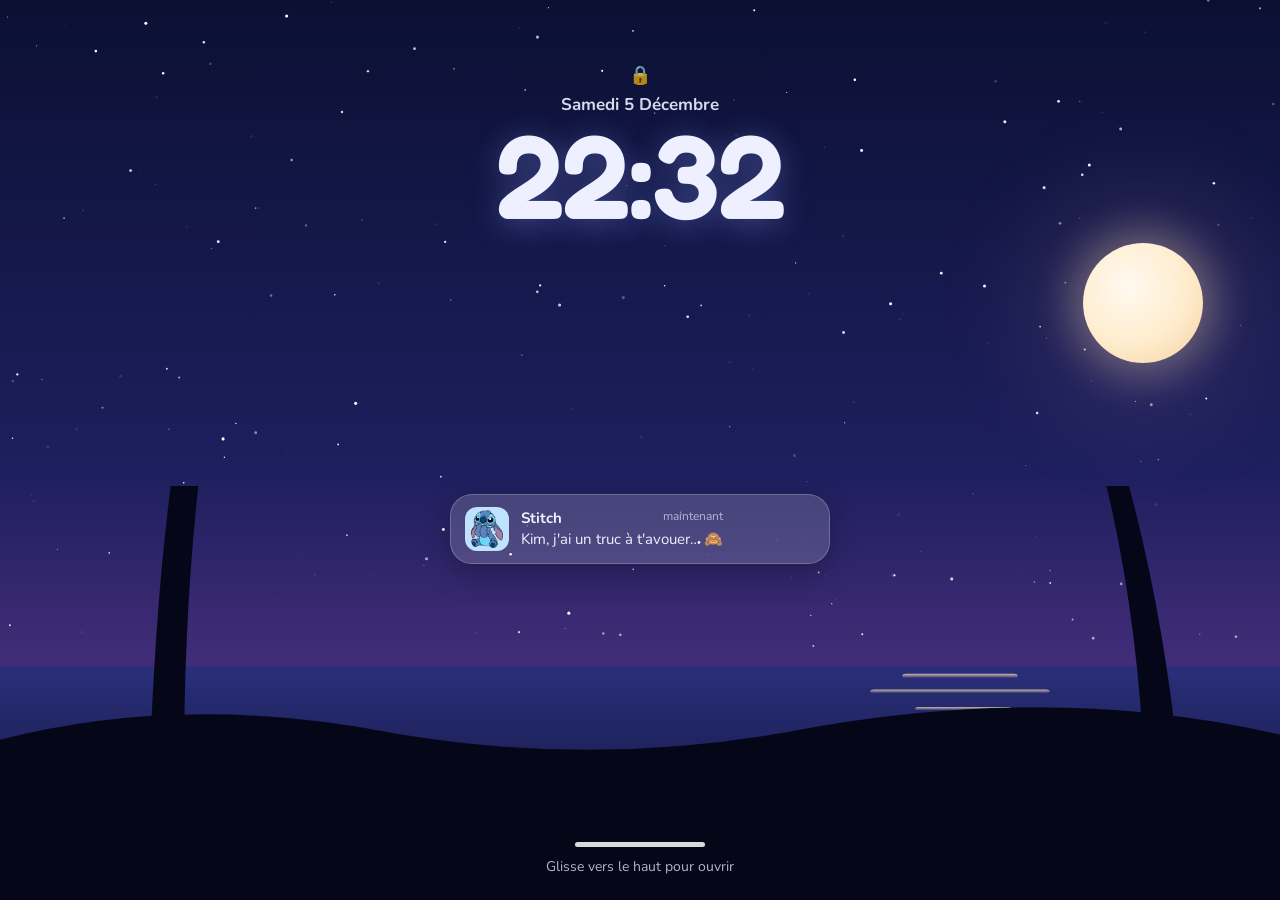
==== 626/index.html @ 5933e3ff "Un message de Stitch : écran verrouillé, discussion, 3 morceaux de magie et un billet à gratter Co-A" ====
<!doctype html>
<html lang="fr">
<head>
<meta charset="utf-8">
<meta name="viewport" content="width=device-width, initial-scale=1, viewport-fit=cover, user-scalable=no">
<title>Un message de Stitch</title>
<meta name="description" content="Stitch a un truc à t'avouer…">
<meta name="robots" content="noindex, nofollow">
<meta name="theme-color" content="#0b1033">
<meta property="og:title" content="Un message de Stitch 👽">
<meta property="og:description" content="Kim, j'ai un truc à t'avouer…">
<meta property="og:image" content="img/apercu.jpg">
<link rel="manifest" href="manifest.webmanifest">
<link rel="icon" href="img/icone-192.png">
<link rel="apple-touch-icon" href="img/icone-180.png">
<meta name="apple-mobile-web-app-capable" content="yes">
<meta name="mobile-web-app-capable" content="yes">
<meta name="apple-mobile-web-app-status-bar-style" content="black-translucent">
<meta name="apple-mobile-web-app-title" content="Stitch">
<link rel="preconnect" href="https://fonts.googleapis.com">
<link rel="preconnect" href="https://fonts.gstatic.com" crossorigin>
<link href="https://fonts.googleapis.com/css2?family=Fredoka:wght@500;600;700&family=Nunito:wght@500;700;800&family=Parisienne&display=swap" rel="stylesheet">
<link rel="stylesheet" href="style.css">
</head>
<body>

<!-- Le décor, toujours là : ciel, lune, mer, palmiers -->
<div class="decor" id="decor" aria-hidden="true">
  <canvas id="ciel"></canvas>
  <div class="lune"></div>
  <svg class="mer" viewBox="0 0 400 120" preserveAspectRatio="none">
    <defs>
      <linearGradient id="gMer" x1="0" y1="0" x2="0" y2="1">
        <stop offset="0" stop-color="#2a2f7a"/><stop offset="1" stop-color="#0a0d2c"/>
      </linearGradient>
      <linearGradient id="gReflet" x1="0" y1="0" x2="0" y2="1">
        <stop offset="0" stop-color="#ffe7b8" stop-opacity=".75"/><stop offset="1" stop-color="#ffe7b8" stop-opacity="0"/>
      </linearGradient>
    </defs>
    <rect width="400" height="120" fill="url(#gMer)"/>
    <g class="reflet" fill="url(#gReflet)">
      <rect x="282" y="4" width="36" height="2.2" rx="1"/><rect x="272" y="12" width="56" height="2" rx="1"/>
      <rect x="286" y="21" width="30" height="1.8" rx="1"/><rect x="266" y="31" width="66" height="1.8" rx="1"/>
      <rect x="280" y="43" width="40" height="1.6" rx="1"/><rect x="260" y="57" width="78" height="1.6" rx="1"/>
    </g>
  </svg>
  <svg class="palmiers" viewBox="0 0 400 300" preserveAspectRatio="xMidYMax slice">
    <g fill="#050719">
      <path d="M0 300 L0 258 Q60 238 130 252 Q190 262 250 250 Q330 236 400 256 L400 300Z"/>
      <path d="M58 262 C60 210 64 160 78 112 L84 113 C72 160 68 212 68 262Z"/>
      <path d="M80 112 C60 96 30 98 8 116 C34 104 58 106 78 118Z"/>
      <path d="M80 112 C70 86 46 72 22 74 C48 82 66 96 76 116Z"/>
      <path d="M81 112 C92 84 116 74 140 80 C116 84 98 96 86 116Z"/>
      <path d="M82 113 C104 100 132 104 150 124 C128 110 104 110 84 118Z"/>
      <path d="M81 112 C84 92 80 74 66 58 C82 70 90 90 86 114Z"/>
      <path d="M346 262 C344 222 338 184 326 150 L331 148 C344 182 352 222 356 262Z"/>
      <path d="M328 150 C344 136 370 136 392 152 C370 142 348 144 332 156Z"/>
      <path d="M328 150 C322 128 304 116 282 116 C304 124 318 136 326 154Z"/>
      <path d="M329 149 C340 128 360 120 382 124 C362 128 346 138 334 154Z"/>
      <path d="M327 151 C310 140 288 142 272 158 C290 148 308 148 324 156Z"/>
    </g>
  </svg>
</div>

<!-- La barre des 3 morceaux (pendant la chasse) -->
<div class="inventaire" id="inventaire" hidden>
  <span class="case" data-n="0"></span><span class="case" data-n="1"></span><span class="case" data-n="2"></span>
</div>

<main id="app">

  <!-- 0 · Écran verrouillé -->
  <section class="scene verrou" id="s-verrou" data-scene="verrou">
    <div class="verrou-haut">
      <div class="verrou-cadenas">🔒</div>
      <div class="verrou-date" id="date"></div>
      <div class="verrou-heure" id="heure">00:00</div>
    </div>
    <button class="notif" id="notif" type="button">
      <img src="img/mignon.webp" alt="" class="notif-avatar">
      <span class="notif-texte">
        <span class="notif-ligne"><b>Stitch</b><small>maintenant</small></span>
        <span>Kim, j'ai un truc à t'avouer… 🙈</span>
      </span>
    </button>
    <div class="glisser" id="glisser">
      <span class="glisser-barre"></span>
      <span class="glisser-texte">Glisse vers le haut pour ouvrir</span>
    </div>
  </section>

  <!-- 1 · La discussion -->
  <section class="scene discussion" id="s-discussion" data-scene="discussion" hidden>
    <header class="disc-tete">
      <img src="img/mignon.webp" alt="" class="disc-avatar">
      <div>
        <b>Stitch</b>
        <small id="statut">en ligne</small>
      </div>
      <span class="disc-626">626</span>
    </header>
    <div class="fil" id="fil"></div>
    <div class="reponses" id="reponses"></div>
  </section>

  <!-- 2 · Morceau 1 : le ciel -->
  <section class="scene quete" id="s-etoiles" data-scene="etoiles" hidden>
    <div class="quete-titre"><small>Morceau 1 sur 3</small><h2>Le ciel</h2></div>
    <p class="consigne" id="c-etoiles">Passe ton doigt sur toutes les étoiles ✨</p>
    <canvas class="jeu" id="j-etoiles"></canvas>
    <div class="quete-fin" id="f-etoiles" hidden>
      <img src="img/dessine.webp" alt="" class="perso">
      <p>Trois ronds dans le ciel…<br>Ça te dit quelque chose&nbsp;? 😏</p>
      <button class="bouton" type="button" data-ramasser="0">Ramasser le morceau ✨</button>
    </div>
  </section>

  <!-- 3 · Morceau 2 : le vœu -->
  <section class="scene quete" id="s-voeu" data-scene="voeu" hidden>
    <div class="quete-titre"><small>Morceau 2 sur 3</small><h2>Le vœu</h2></div>
    <p class="consigne" id="c-voeu">Garde ton doigt sur l'étoile et fais un vœu…</p>
    <canvas class="jeu" id="j-feux"></canvas>
    <button class="etoile-voeu" id="etoile-voeu" type="button" aria-label="L'étoile à vœu">
      <svg viewBox="0 0 120 120">
        <circle class="anneau-fond" cx="60" cy="60" r="54"/>
        <circle class="anneau" id="anneau" cx="60" cy="60" r="54"/>
        <path class="etoile-forme" d="M60 14 L72 46 L106 47 L79 68 L89 101 L60 81 L31 101 L41 68 L14 47 L48 46Z"/>
      </svg>
    </button>
    <div class="quete-fin" id="f-voeu" hidden>
      <img src="img/jongle.webp" alt="" class="perso">
      <p>Là où on va, le ciel s'allume<br>comme ça tous les soirs 🎆</p>
      <button class="bouton" type="button" data-ramasser="1">Ramasser le morceau ✨</button>
    </div>
  </section>

  <!-- 4 · Morceau 3 : la brume -->
  <section class="scene quete" id="s-brume" data-scene="brume" hidden>
    <div class="quete-titre"><small>Morceau 3 sur 3</small><h2>La brume</h2></div>
    <p class="consigne" id="c-brume">Efface la brume avec ton doigt</p>
    <div class="paysage" id="paysage">
      <div class="halo-chateau"></div>
      <svg class="chateau" viewBox="0 0 300 260" aria-hidden="true"><use href="#chateau"/></svg>
      <canvas class="brume" id="j-brume"></canvas>
    </div>
    <div class="quete-fin" id="f-brume" hidden>
      <p>Un château…<br>mais lequel&nbsp;? 🏰</p>
      <button class="bouton" type="button" data-ramasser="2">Ramasser le dernier morceau ✨</button>
    </div>
  </section>

  <!-- 5 · Le nouveau billet -->
  <section class="scene billet-scene" id="s-billet" data-scene="billet" hidden>
    <div class="quete-titre"><small>Les 3 morceaux sont réunis</small><h2 id="t-billet">Ton nouveau billet</h2></div>
    <p class="consigne" id="c-billet">Gratte le billet avec ton doigt ✨</p>
    <div class="billet" id="billet">
      <div class="billet-corps">
        <svg class="billet-chateau" viewBox="0 0 300 260" aria-hidden="true"><use href="#chateau"/></svg>
        <div class="billet-textes">
          <small>Billet magique</small>
          <strong>Disneyland Paris</strong>
          <span>Kim &amp; Enzo</span>
          <em>Admission · 2 personnes</em>
        </div>
      </div>
      <div class="billet-talon">
        <img src="img/mignon.webp" alt="">
        <b>626</b>
        <i>Ohana</i>
      </div>
      <div class="holo" aria-hidden="true"></div>
      <canvas class="grattage" id="grattage"></canvas>
      <div class="morceaux" id="morceaux" aria-hidden="true">
        <span class="morceau m0"></span><span class="morceau m1"></span><span class="morceau m2"></span>
      </div>
    </div>
  </section>

  <!-- 6 · La fête -->
  <section class="scene fete" id="s-fete" data-scene="fete" hidden>
    <canvas class="feux-fond" id="j-fete"></canvas>
    <h1 class="annonce" id="annonce"><span class="l1">On part à</span><span class="l2">Disneyland&nbsp;!</span></h1>
    <div class="place-billet" id="place-billet"></div>
    <div class="mot" id="mot">
      <p>Kim, le futur attendra.</p>
      <p>On part là où les rêves deviennent réalité&nbsp;: toi, moi, un château et plein de magie.</p>
      <p>J'ai tellement hâte de vivre ça avec toi.</p>
      <p class="signe">Je t'aime 💙 <span>Enzo</span></p>
    </div>
    <div class="bande" aria-hidden="true">
      <img src="../img/hula.webp" alt=""><img src="../img/ukulele.webp" alt=""><img src="img/pirouette.webp" alt=""><img src="../img/coeur.webp" alt="">
    </div>
    <div class="fete-boutons">
      <button class="bouton" id="briller" type="button">✨ Fais briller le billet</button>
      <p class="astuce">Fais une capture et envoie-la à Enzo 📸</p>
      <button class="lien" id="revoir" type="button">Revoir depuis le début</button>
    </div>
  </section>

</main>

<!-- Stitch qui surgit (croque, s'écrase contre l'écran) -->
<div class="surgit" id="surgit" hidden><img id="surgit-img" src="img/croque.webp" alt=""><span class="onomato" id="onomato">CRONCH</span></div>

<!-- Le château, dessiné une seule fois -->
<svg width="0" height="0" style="position:absolute" aria-hidden="true">
  <defs>
    <linearGradient id="gMur" x1="0" y1="0" x2="0" y2="1"><stop offset="0" stop-color="#fbe6f4"/><stop offset="1" stop-color="#c9b6e8"/></linearGradient>
    <linearGradient id="gToit" x1="0" y1="0" x2="0" y2="1"><stop offset="0" stop-color="#7fa8ff"/><stop offset="1" stop-color="#3d4fb8"/></linearGradient>
    <linearGradient id="gOr" x1="0" y1="0" x2="1" y2="1"><stop offset="0" stop-color="#fff3b0"/><stop offset="1" stop-color="#e0a93a"/></linearGradient>
    <symbol id="chateau" viewBox="0 0 300 260">
      <!-- rochers et remparts -->
      <path d="M18 260 Q40 228 70 232 L230 232 Q262 228 282 260Z" fill="#8f7cc4"/>
      <rect x="34" y="176" width="232" height="60" fill="url(#gMur)"/>
      <path d="M34 176 h232 v-8 h-12 v6 h-12 v-6 h-12 v6 h-12 v-6 h-12 v6 h-12 v-6 h-12 v6 h-12 v-6 h-12 v6 h-12 v-6 h-12 v6 h-12 v-6 h-12 v6 h-12 v-6 h-12 v6 h-12 v-6 h-12 v6 h-12 v-6 h-10z" fill="url(#gMur)"/>
      <!-- tours extérieures -->
      <rect x="22" y="132" width="30" height="104" fill="url(#gMur)"/><path d="M17 134 L37 70 L57 134Z" fill="url(#gToit)"/>
      <rect x="248" y="132" width="30" height="104" fill="url(#gMur)"/><path d="M243 134 L263 70 L283 134Z" fill="url(#gToit)"/>
      <!-- tours intermédiaires -->
      <rect x="72" y="112" width="26" height="70" fill="url(#gMur)"/><path d="M67 114 L85 58 L103 114Z" fill="url(#gToit)"/>
      <rect x="202" y="112" width="26" height="70" fill="url(#gMur)"/><path d="M197 114 L215 58 L233 114Z" fill="url(#gToit)"/>
      <!-- corps central -->
      <rect x="104" y="98" width="92" height="138" fill="url(#gMur)"/>
      <path d="M100 100 L150 52 L200 100Z" fill="url(#gToit)"/>
      <rect x="128" y="58" width="44" height="58" fill="url(#gMur)"/>
      <path d="M122 60 L150 6 L178 60Z" fill="url(#gToit)"/>
      <rect x="112" y="76" width="16" height="30" fill="url(#gMur)"/><path d="M108 78 L120 44 L132 78Z" fill="url(#gToit)"/>
      <rect x="172" y="76" width="16" height="30" fill="url(#gMur)"/><path d="M168 78 L180 44 L192 78Z" fill="url(#gToit)"/>
      <!-- pointes dorées et fanions -->
      <g fill="url(#gOr)"><circle cx="150" cy="6" r="3"/><circle cx="37" cy="70" r="2.4"/><circle cx="263" cy="70" r="2.4"/><circle cx="85" cy="58" r="2.2"/><circle cx="215" cy="58" r="2.2"/><circle cx="120" cy="44" r="2"/><circle cx="180" cy="44" r="2"/></g>
      <g fill="#ff8fc2"><path d="M150 6 v-14 l12 4 l-12 4z"/><path d="M37 70 v-12 l10 3 l-10 3z"/><path d="M263 70 v-12 l10 3 l-10 3z"/></g>
      <!-- porte et fenêtres (s'allument) -->
      <path d="M134 236 v-30 a16 16 0 0 1 32 0 v30z" fill="#5a3f8f"/>
      <g class="fenetres" fill="#ffd36e">
        <rect x="143" y="72" width="7" height="12" rx="3.5"/><rect x="152" y="72" width="7" height="12" rx="3.5"/>
        <rect x="118" y="124" width="8" height="14" rx="4"/><rect x="174" y="124" width="8" height="14" rx="4"/>
        <rect x="146" y="126" width="8" height="16" rx="4"/>
        <rect x="31" y="150" width="8" height="13" rx="4"/><rect x="261" y="150" width="8" height="13" rx="4"/>
        <rect x="81" y="130" width="7" height="12" rx="3.5"/><rect x="212" y="130" width="7" height="12" rx="3.5"/>
        <rect x="60" y="196" width="7" height="11" rx="3.5"/><rect x="233" y="196" width="7" height="11" rx="3.5"/>
      </g>
    </symbol>
  </defs>
</svg>

<script src="script.js"></script>
</body>
</html>
---- 626/style.css ----
/* Un message de Stitch — pensé pour le téléphone (360 à 430 px de large) */
:root {
  --nuit-1: #0b1033;
  --nuit-2: #1d1f5e;
  --nuit-3: #4a2f7d;
  --rose: #ff8fc2;
  --bleu: #4f86f7;
  --bleu-clair: #8fd4ff;
  --or: #ffd36e;
  --or-fonce: #e0a93a;
  --blanc: #fff8ef;
  --texte: #eef0ff;
  --haut: env(safe-area-inset-top, 0px);
  --bas: env(safe-area-inset-bottom, 0px);
  --px: 0; --py: 0;            /* parallaxe (doigt ou inclinaison) */
}
* { box-sizing: border-box; margin: 0; padding: 0; -webkit-tap-highlight-color: transparent; }
[hidden] { display: none !important; }
html, body { height: 100%; overflow: hidden; overscroll-behavior: none; }
body {
  font-family: 'Nunito', system-ui, sans-serif;
  color: var(--texte);
  background: linear-gradient(180deg, var(--nuit-1) 0%, var(--nuit-2) 52%, var(--nuit-3) 78%, #c46aa8 100%);
  -webkit-user-select: none; user-select: none;
  touch-action: none;
}
img { -webkit-user-drag: none; pointer-events: none; }
button { font: inherit; color: inherit; border: 0; background: none; cursor: pointer; }

/* ---------- décor ---------- */
.decor { position: fixed; inset: 0; overflow: hidden; z-index: 0; }
#ciel { position: absolute; inset: 0; width: 100%; height: 100%; }
.lune {
  position: absolute; width: 21vmin; height: 21vmin; max-width: 120px; max-height: 120px;
  right: 6%; top: calc(27% + var(--haut));
  border-radius: 50%;
  background: radial-gradient(circle at 38% 36%, #fffaf0 0%, #ffeccd 55%, #f3cfa0 100%);
  box-shadow: 0 0 40px 12px rgba(255, 228, 180, .32), 0 0 120px 40px rgba(255, 190, 220, .14);
  transform: translate(calc(var(--px) * -6px), calc(var(--py) * -6px));
}
.mer { position: absolute; left: 0; right: 0; bottom: 0; height: 26%; width: 100%; }
.mer .reflet rect { animation: reflet 3.2s ease-in-out infinite alternate; transform-origin: center; }
.mer .reflet rect:nth-child(2n) { animation-delay: -1.4s; }
@keyframes reflet { from { opacity: .35; } to { opacity: 1; } }
.palmiers {
  position: absolute; left: -4%; right: -4%; bottom: 0; width: 108%; height: 46%;
  transform: translate(calc(var(--px) * 10px), calc(var(--py) * 4px));
}
body.chasse .decor .lune, body.chasse .decor .palmiers { opacity: .55; transition: opacity 1.2s; }
body.chasse .decor .mer { opacity: .5; transition: opacity 1.2s; }

/* ---------- commun ---------- */
#app { position: fixed; inset: 0; z-index: 2; }
.scene {
  position: absolute; inset: 0;
  padding: calc(18px + var(--haut)) 18px calc(18px + var(--bas));
  display: flex; flex-direction: column; align-items: center;
}
.scene.entre { animation: entree .7s cubic-bezier(.2, .8, .2, 1) both; }
.scene.sort { animation: sortie .45s ease-in both; pointer-events: none; }
@keyframes entree { from { opacity: 0; transform: translateY(26px) scale(.97); } to { opacity: 1; transform: none; } }
@keyframes sortie { to { opacity: 0; transform: translateY(-20px) scale(.98); } }

.bouton {
  margin-top: 14px; padding: 14px 26px; border-radius: 999px;
  font-family: 'Fredoka', sans-serif; font-weight: 600; font-size: 17px; letter-spacing: .01em;
  color: #1a1348;
  background: linear-gradient(135deg, #fff3b0, var(--or) 45%, #ffb36e);
  box-shadow: 0 6px 0 #c9862f, 0 10px 24px rgba(255, 190, 90, .35);
  transition: transform .12s, box-shadow .12s;
}
.bouton:active { transform: translateY(4px); box-shadow: 0 2px 0 #c9862f, 0 4px 12px rgba(255, 190, 90, .3); }
.lien { margin-top: 10px; font-size: 14px; opacity: .7; text-decoration: underline; padding: 8px; }

/* ---------- 0 · écran verrouillé ---------- */
.verrou { justify-content: space-between; text-align: center; }
.verrou-haut { margin-top: 5vh; }
.verrou-cadenas { font-size: 18px; opacity: .8; }
.verrou-date { margin-top: 6px; font-size: 17px; font-weight: 700; text-transform: capitalize; opacity: .9; }
.verrou-heure {
  font-family: 'Fredoka', sans-serif; font-weight: 600; font-size: min(26vw, 118px); line-height: 1;
  letter-spacing: -.02em; text-shadow: 0 4px 30px rgba(140, 160, 255, .35);
}
.notif {
  width: min(100%, 380px); display: flex; gap: 12px; align-items: center; text-align: left;
  padding: 12px 14px; border-radius: 22px;
  background: rgba(255, 255, 255, .16); border: 1px solid rgba(255, 255, 255, .22);
  box-shadow: 0 10px 30px rgba(0, 0, 0, .25);
  animation: notifArrive .8s 1.1s cubic-bezier(.2, 1.4, .4, 1) both;
}
@keyframes notifArrive { from { opacity: 0; transform: translateY(-30px) scale(.9); } to { opacity: 1; transform: none; } }
.notif-avatar { width: 44px; height: 44px; border-radius: 12px; object-fit: contain; background: #bfe3ff; padding: 3px; flex: none; }
.notif-texte { display: flex; flex-direction: column; gap: 2px; font-size: 15px; line-height: 1.3; }
.notif-ligne { display: flex; justify-content: space-between; gap: 10px; }
.notif-ligne small { opacity: .65; font-size: 12px; }
.glisser { display: flex; flex-direction: column; align-items: center; gap: 10px; padding: 18px 40px 6px; touch-action: none; }
.glisser-barre { width: 130px; height: 5px; border-radius: 3px; background: rgba(255, 255, 255, .85); animation: invite 1.8s ease-in-out infinite; }
.glisser-texte { font-size: 14px; opacity: .75; animation: invite 1.8s ease-in-out infinite; }
@keyframes invite { 0%, 100% { transform: translateY(0); } 50% { transform: translateY(-8px); } }

/* ---------- 1 · discussion ---------- */
.discussion { padding: 0; align-items: stretch; }
.disc-tete {
  display: flex; align-items: center; gap: 12px;
  padding: calc(12px + var(--haut)) 16px 12px 16px;
  background: rgba(10, 12, 44, .72); border-bottom: 1px solid rgba(255, 255, 255, .08);
}
.disc-avatar { width: 42px; height: 42px; border-radius: 50%; object-fit: contain; background: #bfe3ff; padding: 3px; }
.disc-tete b { font-family: 'Fredoka', sans-serif; font-size: 18px; display: block; }
.disc-tete small { font-size: 12.5px; color: #8ff0b0; }
.disc-626 {
  margin-left: auto; font-family: 'Fredoka', sans-serif; font-size: 12px; padding: 3px 8px; border-radius: 8px;
  background: rgba(255, 80, 80, .2); color: #ff9c9c; letter-spacing: .08em;
}
.fil {
  flex: 1; overflow-y: auto; padding: 16px 14px 10px;
  display: flex; flex-direction: column; gap: 8px;
  touch-action: pan-y; -webkit-overflow-scrolling: touch;
}
.bulle {
  max-width: 82%; padding: 10px 14px; border-radius: 20px 20px 20px 6px;
  background: rgba(255, 255, 255, .14); border: 1px solid rgba(255, 255, 255, .1);
  font-size: 16.5px; line-height: 1.38; align-self: flex-start;
  animation: bulle .35s cubic-bezier(.2, 1.4, .4, 1) both;
  transform-origin: 0 100%;
}
.bulle.moi {
  align-self: flex-end; border-radius: 20px 20px 6px 20px;
  background: linear-gradient(135deg, #5f8cff, #8a6bff); border: 0; transform-origin: 100% 100%;
}
.bulle.image { padding: 6px; background: rgba(255, 255, 255, .1); }
.bulle.image canvas { display: block; width: min(64vw, 280px); height: auto; border-radius: 14px; }
@keyframes bulle { from { opacity: 0; transform: scale(.6); } to { opacity: 1; transform: none; } }
.ecrit { display: inline-flex; gap: 5px; padding: 14px 16px; }
.ecrit i { width: 8px; height: 8px; border-radius: 50%; background: rgba(255, 255, 255, .7); animation: point 1s infinite; }
.ecrit i:nth-child(2) { animation-delay: .15s; } .ecrit i:nth-child(3) { animation-delay: .3s; }
@keyframes point { 0%, 60%, 100% { transform: translateY(0); opacity: .4; } 30% { transform: translateY(-6px); opacity: 1; } }
.reponses {
  display: flex; flex-wrap: wrap; justify-content: center; gap: 10px;
  padding: 10px 14px calc(16px + var(--bas)); min-height: 20px;
}
.reponse {
  padding: 12px 18px; border-radius: 999px; font-weight: 800; font-size: 15.5px;
  background: linear-gradient(135deg, #5f8cff, #8a6bff); box-shadow: 0 6px 18px rgba(95, 140, 255, .35);
  animation: bulle .35s cubic-bezier(.2, 1.4, .4, 1) both;
}
.reponse:active { transform: scale(.96); }
.miette { position: fixed; z-index: 40; width: 7px; height: 7px; border-radius: 2px; pointer-events: none; }

/* ---------- Stitch qui surgit ---------- */
.surgit {
  position: fixed; inset: 0; z-index: 50; display: flex; align-items: flex-end; justify-content: center;
  pointer-events: none;
}
.surgit img { width: min(92vw, 420px); }
.surgit.croque img { animation: croque 1.5s cubic-bezier(.3, 1.3, .4, 1) both; transform-origin: 50% 100%; }
@keyframes croque {
  0% { transform: translateY(100%) rotate(-8deg); }
  28% { transform: translateY(8%) rotate(3deg); }
  40% { transform: translateY(12%) scale(1.04, .96); }
  52% { transform: translateY(8%) scale(.98, 1.03); }
  80% { transform: translateY(10%); opacity: 1; }
  100% { transform: translateY(110%) rotate(6deg); opacity: 1; }
}
.surgit.vitre { align-items: center; }
.surgit.vitre img { width: min(118vw, 560px); animation: vitre 2.1s cubic-bezier(.2, 1, .3, 1) both; }
@keyframes vitre {
  0% { transform: scale(.15) translateY(40%); opacity: 0; }
  18% { transform: scale(1.12, .94); opacity: 1; }
  26% { transform: scale(1.02, 1.04); }
  34% { transform: scale(1.06, .98); }
  80% { transform: scale(1.05, .99); opacity: 1; }
  100% { transform: scale(1.05) translateY(120%); opacity: 1; }
}
.onomato {
  position: absolute; top: 26%; left: 50%; transform: translateX(-50%) rotate(-8deg);
  font-family: 'Fredoka', sans-serif; font-weight: 700; font-size: min(17vw, 80px); color: var(--or);
  -webkit-text-stroke: 3px #3b1d6e; paint-order: stroke fill;
  text-shadow: 0 6px 0 #3b1d6e; opacity: 0;
}
.surgit.croque .onomato { animation: onomato 1.2s .38s cubic-bezier(.2, 1.6, .4, 1) both; }
.surgit.vitre .onomato { top: 12%; animation: onomato 1.4s .3s cubic-bezier(.2, 1.6, .4, 1) both; }
@keyframes onomato {
  0% { opacity: 0; transform: translateX(-50%) rotate(-8deg) scale(.3); }
  25% { opacity: 1; transform: translateX(-50%) rotate(-8deg) scale(1.15); }
  40% { transform: translateX(-50%) rotate(-5deg) scale(1); }
  80% { opacity: 1; }
  100% { opacity: 0; transform: translateX(-50%) rotate(-5deg) scale(1.05); }
}
.secousse { animation: secousse .45s; }
@keyframes secousse {
  0%, 100% { transform: none; } 15% { transform: translate(-7px, 3px); } 30% { transform: translate(6px, -4px); }
  45% { transform: translate(-5px, -2px); } 60% { transform: translate(4px, 3px); } 80% { transform: translate(-2px, 1px); }
}
.reflet-vitre {
  position: fixed; inset: 0; z-index: 51; pointer-events: none;
  background: linear-gradient(115deg, transparent 30%, rgba(255, 255, 255, .22) 42%, transparent 50%, transparent 62%, rgba(255, 255, 255, .12) 68%, transparent 72%);
  animation: refletVitre 1.8s ease-out both;
}
@keyframes refletVitre { from { opacity: 0; transform: translateX(-30%); } 30% { opacity: 1; } to { opacity: 0; transform: translateX(30%); } }

/* ---------- inventaire ---------- */
.inventaire {
  position: fixed; z-index: 20; top: calc(12px + var(--haut)); left: 14px;
  display: flex; gap: 6px; padding: 6px 8px; border-radius: 14px; background: rgba(8, 10, 40, .55);
}
.case {
  width: 30px; height: 40px; border-radius: 6px; border: 1.5px dashed rgba(255, 255, 255, .3);
  position: relative; overflow: hidden;
}
.case.pleine { border: 0; background: linear-gradient(160deg, #fff3b0, var(--or) 50%, var(--or-fonce)); box-shadow: 0 0 12px rgba(255, 211, 110, .5); animation: pleine .6s cubic-bezier(.2, 1.6, .4, 1); }
.case.pleine::after { content: '✦'; position: absolute; inset: 0; display: grid; place-items: center; color: #8a5a12; font-size: 15px; }
@keyframes pleine { from { transform: scale(.2) rotate(-20deg); } to { transform: none; } }
.vol {
  position: fixed; z-index: 60; width: 54px; height: 72px; border-radius: 8px; pointer-events: none;
  background: linear-gradient(160deg, #fff3b0, var(--or) 50%, var(--or-fonce)); box-shadow: 0 0 30px rgba(255, 211, 110, .8);
}

/* ---------- quêtes ---------- */
.quete-titre { text-align: center; margin-top: 46px; }
.quete-titre small { font-size: 12.5px; letter-spacing: .14em; text-transform: uppercase; color: var(--or); font-weight: 800; }
.quete-titre h2 { font-family: 'Fredoka', sans-serif; font-weight: 600; font-size: 30px; margin-top: 2px; }
.consigne { margin-top: 6px; font-size: 16px; opacity: .88; text-align: center; min-height: 22px; transition: opacity .4s; }
.jeu { position: absolute; inset: 0; width: 100%; height: 100%; z-index: 0; touch-action: none; }
.quete-titre, .consigne { position: relative; z-index: 1; pointer-events: none; }
.quete-fin {
  position: absolute; left: 0; right: 0; bottom: calc(20px + var(--bas));
  display: flex; flex-direction: column; align-items: center; text-align: center;
  animation: entree .7s cubic-bezier(.2, .8, .2, 1) both;
}
.quete-fin p {
  font-family: 'Fredoka', sans-serif; font-weight: 500; font-size: 20px; line-height: 1.3;
  padding: 10px 18px; border-radius: 18px; background: rgba(8, 10, 40, .55);
}
.perso { width: min(38vw, 170px); margin-bottom: -6px; filter: drop-shadow(0 8px 16px rgba(0, 0, 0, .35)); animation: saute 1.6s ease-in-out infinite; }
@keyframes saute { 0%, 100% { transform: translateY(0); } 50% { transform: translateY(-8px); } }

.etoile-voeu {
  position: absolute; left: 50%; top: 48%; width: 150px; height: 150px; margin: -75px 0 0 -75px;
  touch-action: none;
}
.etoile-voeu svg { width: 100%; height: 100%; overflow: visible; }
.anneau-fond { fill: none; stroke: rgba(255, 255, 255, .12); stroke-width: 4; }
.anneau { fill: none; stroke: var(--or); stroke-width: 5; stroke-linecap: round; stroke-dasharray: 339.3; stroke-dashoffset: 339.3; transform: rotate(-90deg); transform-origin: 60px 60px; }
.etoile-forme { fill: url(#gOr); filter: drop-shadow(0 0 10px rgba(255, 211, 110, .8)); transform-origin: 60px 60px; animation: brille 2.2s ease-in-out infinite; }
@keyframes brille { 0%, 100% { transform: scale(1); } 50% { transform: scale(1.07); } }
.etoile-voeu.tenue .etoile-forme { animation: tremble .12s infinite; }
@keyframes tremble { 0% { transform: scale(1.1) rotate(-2deg); } 50% { transform: scale(1.14) rotate(2deg); } 100% { transform: scale(1.1) rotate(-2deg); } }
.etoile-voeu.partie { animation: partie 1.1s cubic-bezier(.5, 0, .7, .3) forwards; pointer-events: none; }
@keyframes partie { 20% { transform: scale(1.2); } 100% { transform: translate(40vw, -70vh) scale(.1) rotate(200deg); opacity: 0; } }

.paysage {
  position: absolute; left: 0; right: 0; top: 24%; bottom: 0;
  display: flex; align-items: flex-end; justify-content: center;
}
.halo-chateau {
  position: absolute; left: 50%; bottom: 30vh; width: 120vw; height: 70vw; transform: translateX(-50%);
  background: radial-gradient(ellipse at 50% 60%, rgba(255, 200, 240, .45), rgba(150, 140, 255, .18) 40%, transparent 70%);
}
.chateau { position: relative; width: min(88vw, 400px); margin-bottom: 25vh; }
.chateau .fenetres rect { opacity: .25; transition: opacity .6s; }
.paysage.allume .chateau .fenetres rect { opacity: 1; animation: fenetre 2.6s ease-in-out infinite alternate; }
.paysage.allume .chateau .fenetres rect:nth-child(3n) { animation-delay: -.9s; }
@keyframes fenetre { from { opacity: .75; } to { opacity: 1; } }
.brume { position: absolute; inset: 0; width: 100%; height: 100%; touch-action: none; transition: opacity 1.4s; }
.brume.partie { opacity: 0; pointer-events: none; }

/* ---------- 5 · billet ---------- */
.billet-scene { justify-content: center; gap: 4px; }
.billet-scene .quete-titre { margin-top: 0; }
.billet {
  --hx: 50%; --hy: 50%;
  position: relative; margin-top: 18px;
  width: min(94vw, 440px); aspect-ratio: 1.72;
  display: flex; border-radius: 18px; overflow: hidden;
  background:
    radial-gradient(circle at 20% 0%, rgba(255, 190, 240, .35), transparent 45%),
    radial-gradient(circle at 90% 100%, rgba(120, 180, 255, .35), transparent 50%),
    linear-gradient(135deg, #1d1c66, #3c2a8a 55%, #6b2f88);
  box-shadow: 0 20px 50px rgba(0, 0, 0, .45), inset 0 0 0 1.5px rgba(255, 220, 150, .55);
  transform: perspective(900px) rotateX(calc(var(--ty, 0) * 1deg)) rotateY(calc(var(--tx, 0) * 1deg));
  transition: transform .15s;
}
.billet-corps { position: relative; flex: 1; display: flex; align-items: center; padding: 4% 2% 4% 5%; gap: 3%; }
.billet-chateau { width: 34%; flex: none; filter: drop-shadow(0 4px 10px rgba(0, 0, 0, .4)); }
.billet-textes { display: flex; flex-direction: column; gap: .3em; font-size: clamp(11px, 3.2vw, 15px); }
.billet-textes small { font-size: .78em; letter-spacing: .2em; text-transform: uppercase; color: var(--or); font-weight: 800; }
.billet-textes strong {
  font-family: 'Parisienne', cursive; font-weight: 400; font-size: 2.45em; line-height: 1.02;
  background: linear-gradient(180deg, #fff6d0, var(--or) 55%, #f0a640); -webkit-background-clip: text; background-clip: text; color: transparent;
  filter: drop-shadow(0 2px 6px rgba(0, 0, 0, .35));
}
.billet-textes span { font-family: 'Fredoka', sans-serif; font-weight: 600; font-size: 1.25em; }
.billet-textes em { font-style: normal; font-size: .85em; opacity: .8; }
.billet-talon {
  width: 24%; flex: none; position: relative;
  display: flex; flex-direction: column; align-items: center; justify-content: center; gap: 4%;
  border-left: 2px dashed rgba(255, 220, 150, .5); background: rgba(255, 255, 255, .06);
}
.billet-talon::before, .billet-talon::after {
  content: ''; position: absolute; left: -10px; width: 18px; height: 18px; border-radius: 50%; background: #1a1650;
}
.billet-talon::before { top: -9px; } .billet-talon::after { bottom: -9px; }
.billet-talon img { width: 64%; }
.billet-talon b { font-family: 'Fredoka', sans-serif; font-size: clamp(14px, 4.6vw, 22px); color: var(--or); letter-spacing: .1em; }
.billet-talon i { font-style: normal; font-size: clamp(9px, 2.6vw, 12px); letter-spacing: .25em; text-transform: uppercase; opacity: .75; }
.holo {
  position: absolute; inset: 0; pointer-events: none; mix-blend-mode: color-dodge; opacity: .55;
  background:
    radial-gradient(circle at var(--hx) var(--hy), rgba(255, 255, 255, .55), transparent 38%),
    linear-gradient(115deg, transparent 20%, rgba(255, 120, 220, .35) 35%, rgba(120, 220, 255, .35) 45%, rgba(255, 240, 140, .35) 55%, transparent 70%);
  background-size: 100% 100%, 220% 220%;
  background-position: 0 0, var(--hx) var(--hy);
}
.grattage { position: absolute; inset: 0; width: 100%; height: 100%; touch-action: none; transition: opacity .9s; }
.grattage.fini { opacity: 0; pointer-events: none; }
.morceaux { position: absolute; inset: 0; pointer-events: none; }
.morceau { position: absolute; top: 0; bottom: 0; background: linear-gradient(160deg, #fff3b0, var(--or) 50%, var(--or-fonce)); }
.morceau.m0 { left: 0; width: 36%; clip-path: polygon(0 0, 100% 0, 92% 22%, 100% 46%, 90% 70%, 100% 100%, 0 100%); }
.morceau.m1 { left: 33%; width: 36%; clip-path: polygon(8% 0, 100% 0, 92% 30%, 100% 55%, 90% 78%, 100% 100%, 0 100%, 10% 70%, 0 46%, 8% 22%); }
.morceau.m2 { left: 66%; right: 0; clip-path: polygon(8% 0, 100% 0, 100% 100%, 0 100%, 10% 78%, 0 55%, 8% 30%); }
.morceaux.vole .m0 { animation: arriveG 1s cubic-bezier(.2, 1.2, .4, 1) both; }
.morceaux.vole .m1 { animation: arriveH 1s .15s cubic-bezier(.2, 1.2, .4, 1) both; }
.morceaux.vole .m2 { animation: arriveD 1s .3s cubic-bezier(.2, 1.2, .4, 1) both; }
@keyframes arriveG { from { transform: translate(-80vw, -60vh) rotate(-40deg); } }
@keyframes arriveH { from { transform: translate(0, -80vh) rotate(30deg); } }
@keyframes arriveD { from { transform: translate(80vw, -60vh) rotate(50deg); } }
.morceaux.soude { animation: soude .7s 1.4s forwards; }
@keyframes soude { to { opacity: 0; } }

/* ---------- 6 · fête ---------- */
.fete { justify-content: flex-start; padding-top: calc(54px + var(--haut)); overflow-y: auto; touch-action: pan-y; }
.feux-fond { position: fixed; inset: 0; width: 100%; height: 100%; z-index: -1; pointer-events: none; }
.annonce {
  font-family: 'Fredoka', sans-serif; font-weight: 700; font-size: min(9vw, 42px); line-height: 1.05; text-align: center;
  text-shadow: 0 4px 20px rgba(120, 80, 255, .5);
}
.annonce .l1, .annonce .l2 { display: block; }
.annonce .l2 { font-family: 'Parisienne', cursive; font-weight: 400; font-size: 1.45em; line-height: 1.2; white-space: nowrap; }
.annonce .l2 .lettre { background: linear-gradient(180deg, #fff6d0, var(--or) 55%, #f0a640); -webkit-background-clip: text; background-clip: text; color: transparent; padding: 0 .04em; }
.annonce .lettre { display: inline-block; animation: lettre .6s cubic-bezier(.2, 1.6, .4, 1) both; }
@keyframes lettre { from { opacity: 0; transform: translateY(30px) scale(.5) rotate(-12deg); } }
.place-billet { margin-top: 14px; display: flex; justify-content: center; }
.place-billet .billet { margin-top: 0; width: min(90vw, 420px); }
.mot {
  margin-top: 18px; width: min(100%, 420px); padding: 16px 18px; border-radius: 20px;
  background: rgba(255, 248, 239, .94); color: #2a2160; font-size: 16.5px; line-height: 1.45;
  box-shadow: 0 12px 30px rgba(0, 0, 0, .3);
  animation: entree .8s 1.2s cubic-bezier(.2, .8, .2, 1) both;
}
.mot p + p { margin-top: 8px; }
.mot .signe { font-family: 'Fredoka', sans-serif; font-weight: 600; text-align: right; }
.mot .signe span { display: block; font-family: 'Parisienne', cursive; font-weight: 400; font-size: 30px; color: #5a3fbf; }
.bande { display: flex; justify-content: center; align-items: flex-end; gap: 2vw; margin-top: 14px; }
.bande img { width: min(21vw, 96px); animation: danse 1.1s ease-in-out infinite alternate; transform-origin: 50% 100%; }
.bande img:nth-child(2) { animation-delay: -.3s; } .bande img:nth-child(3) { animation-delay: -.6s; } .bande img:nth-child(4) { animation-delay: -.9s; }
@keyframes danse { from { transform: translateY(0) rotate(-5deg); } to { transform: translateY(-10px) rotate(5deg); } }
.fete-boutons { display: flex; flex-direction: column; align-items: center; margin: 6px 0 24px; }
.astuce { margin-top: 12px; font-size: 14px; opacity: .8; }

/* petits écrans */
@media (max-height: 680px) {
  .quete-titre { margin-top: 40px; } .quete-titre h2 { font-size: 26px; }
  .perso { width: 30vw; } .quete-fin p { font-size: 18px; }
  .verrou-heure { font-size: 22vw; }
}
@media (prefers-reduced-motion: reduce) {
  .bande img, .perso, .glisser-barre, .glisser-texte { animation: none; }
}
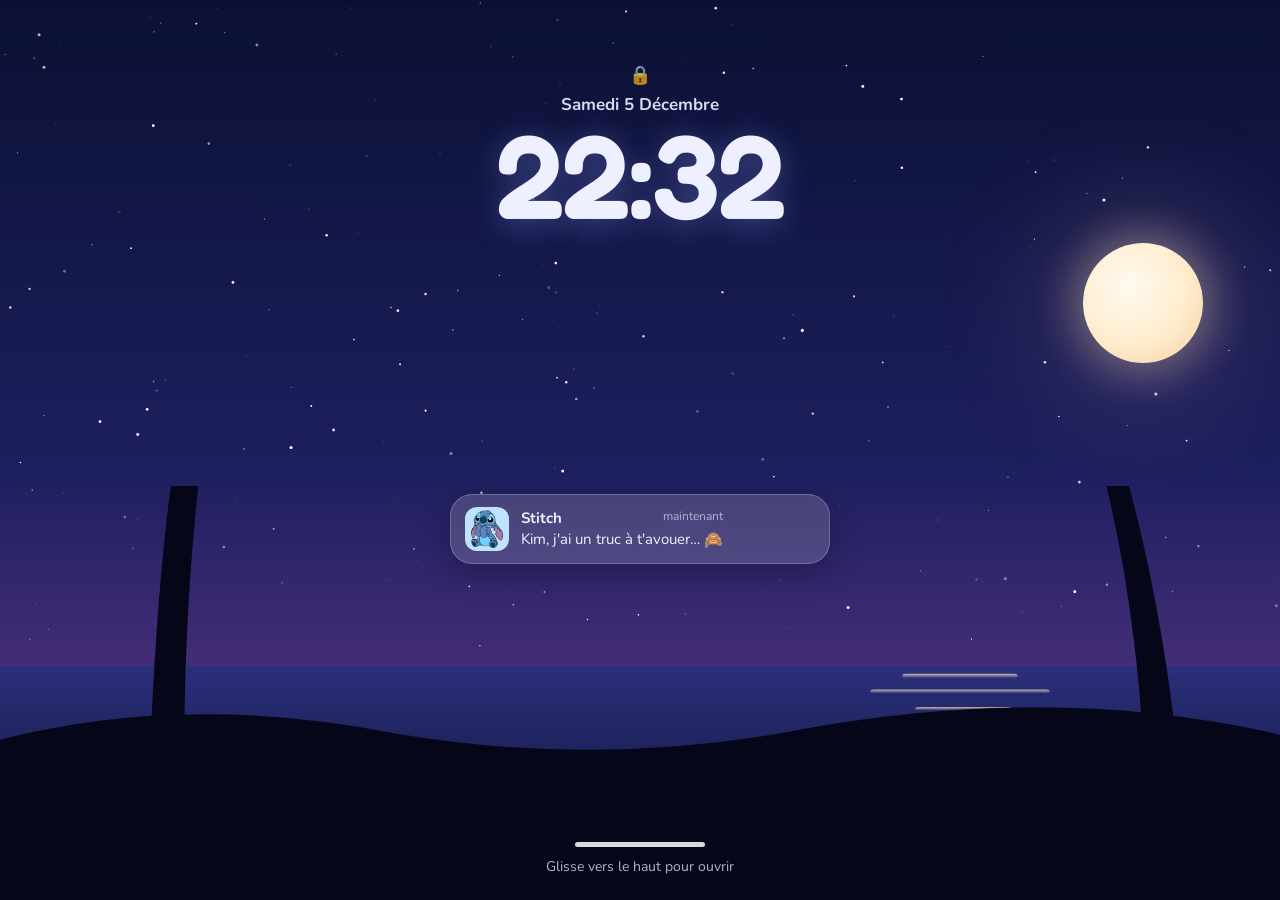
==== commit f6e2427c: "Message de Stitch : bien plus caché (cœur d'étoiles, coordonnées, vaisseau ; Disney seulement au gra" ====
--- a/626/index.html
+++ b/626/index.html
@@ -110,7 +110,8 @@
     <canvas class="jeu" id="j-etoiles"></canvas>
     <div class="quete-fin" id="f-etoiles" hidden>
       <img src="img/dessine.webp" alt="" class="perso">
-      <p>Trois ronds dans le ciel…<br>Ça te dit quelque chose&nbsp;? 😏</p>
+      <div class="indice"><small>Morceau 1</small><b>48,87° N</b></div>
+      <p>Hmm… un chiffre bizarre&nbsp;? 🤔<br>Garde-le bien.</p>
       <button class="bouton" type="button" data-ramasser="0">Ramasser le morceau ✨</button>
     </div>
   </section>
@@ -119,7 +120,6 @@
   <section class="scene quete" id="s-voeu" data-scene="voeu" hidden>
     <div class="quete-titre"><small>Morceau 2 sur 3</small><h2>Le vœu</h2></div>
     <p class="consigne" id="c-voeu">Garde ton doigt sur l'étoile et fais un vœu…</p>
-    <canvas class="jeu" id="j-feux"></canvas>
     <button class="etoile-voeu" id="etoile-voeu" type="button" aria-label="L'étoile à vœu">
       <svg viewBox="0 0 120 120">
         <circle class="anneau-fond" cx="60" cy="60" r="54"/>
@@ -129,7 +129,8 @@
     </button>
     <div class="quete-fin" id="f-voeu" hidden>
       <img src="img/jongle.webp" alt="" class="perso">
-      <p>Là où on va, le ciel s'allume<br>comme ça tous les soirs 🎆</p>
+      <div class="indice"><small>Morceau 2</small><b>2,78° E</b></div>
+      <p>Ton vœu est parti… 💫<br>Encore un chiffre&nbsp;!</p>
       <button class="bouton" type="button" data-ramasser="1">Ramasser le morceau ✨</button>
     </div>
   </section>
@@ -140,11 +141,12 @@
     <p class="consigne" id="c-brume">Efface la brume avec ton doigt</p>
     <div class="paysage" id="paysage">
       <div class="halo-chateau"></div>
-      <svg class="chateau" viewBox="0 0 300 260" aria-hidden="true"><use href="#chateau"/></svg>
+      <img class="vaisseau" src="img/fusee.webp" alt="">
       <canvas class="brume" id="j-brume"></canvas>
     </div>
     <div class="quete-fin" id="f-brume" hidden>
-      <p>Un château…<br>mais lequel&nbsp;? 🏰</p>
+      <div class="indice"><small>Morceau 3</small><b>2 passagers · Kim &amp; Enzo</b></div>
+      <p>Le vaisseau est prêt…<br>mais pour aller où&nbsp;? 🚀</p>
       <button class="bouton" type="button" data-ramasser="2">Ramasser le dernier morceau ✨</button>
     </div>
   </section>
--- a/626/style.css
+++ b/626/style.css
@@ -257,7 +257,16 @@
   position: absolute; left: 50%; bottom: 30vh; width: 120vw; height: 70vw; transform: translateX(-50%);
   background: radial-gradient(ellipse at 50% 60%, rgba(255, 200, 240, .45), rgba(150, 140, 255, .18) 40%, transparent 70%);
 }
-.chateau { position: relative; width: min(88vw, 400px); margin-bottom: 25vh; }
+.vaisseau { position: relative; width: min(84vw, 380px); margin-bottom: 30vh; transform: rotate(-6deg); filter: drop-shadow(0 10px 20px rgba(0, 0, 0, .4)); }
+.paysage.allume .vaisseau { animation: decolle 3s ease-in-out infinite alternate; }
+@keyframes decolle { from { transform: rotate(-6deg) translateY(0); } to { transform: rotate(-3deg) translateY(-14px); } }
+.indice {
+  display: flex; flex-direction: column; align-items: center; gap: 2px; margin: 0 0 10px; padding: 10px 22px; border-radius: 14px;
+  background: linear-gradient(160deg, #fff3b0, var(--or) 50%, var(--or-fonce)); color: #4a2c06;
+  box-shadow: 0 0 26px rgba(255, 211, 110, .45); transform: rotate(-2deg);
+}
+.indice small { font-size: 11px; letter-spacing: .16em; text-transform: uppercase; font-weight: 800; opacity: .75; }
+.indice b { font-family: 'Fredoka', sans-serif; font-weight: 600; font-size: 24px; }
 .chateau .fenetres rect { opacity: .25; transition: opacity .6s; }
 .paysage.allume .chateau .fenetres rect { opacity: 1; animation: fenetre 2.6s ease-in-out infinite alternate; }
 .paysage.allume .chateau .fenetres rect:nth-child(3n) { animation-delay: -.9s; }
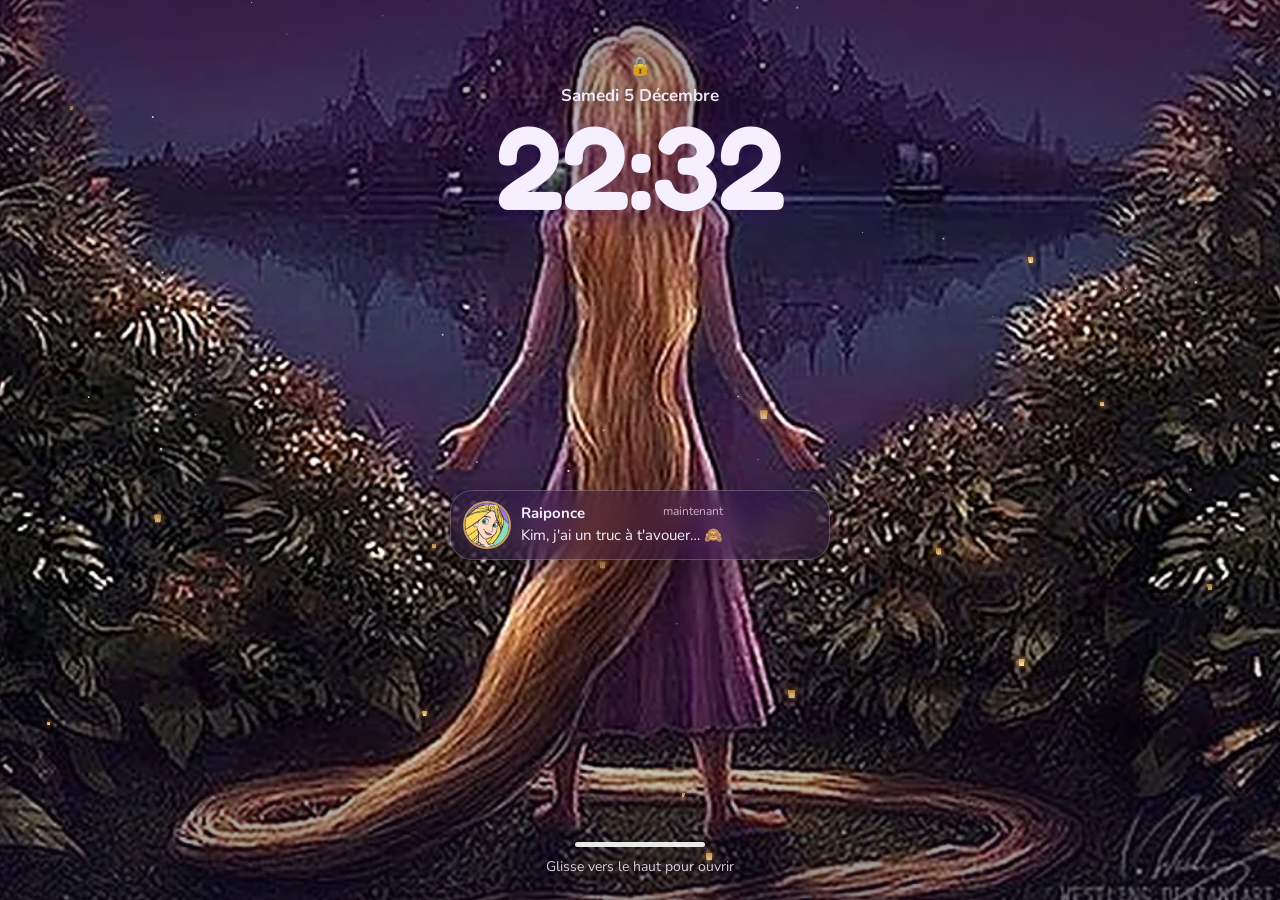
==== commit 05185bdd: "Un message de Raiponce : fond d'écran Raiponce, coup de poêle, lanterne qui monte jusqu'au billet Re" ====
--- a/626/index.html
+++ b/626/index.html
@@ -3,63 +3,32 @@
 <head>
 <meta charset="utf-8">
 <meta name="viewport" content="width=device-width, initial-scale=1, viewport-fit=cover, user-scalable=no">
-<title>Un message de Stitch</title>
-<meta name="description" content="Stitch a un truc à t'avouer…">
+<title>Un message de Raiponce</title>
+<meta name="description" content="Raiponce a un truc à t'avouer…">
 <meta name="robots" content="noindex, nofollow">
-<meta name="theme-color" content="#0b1033">
-<meta property="og:title" content="Un message de Stitch 👽">
+<meta name="theme-color" content="#1a0d33">
+<meta property="og:title" content="Un message de Raiponce 🌸">
 <meta property="og:description" content="Kim, j'ai un truc à t'avouer…">
 <meta property="og:image" content="img/apercu.jpg">
-<link rel="manifest" href="manifest.webmanifest">
-<link rel="icon" href="img/icone-192.png">
-<link rel="apple-touch-icon" href="img/icone-180.png">
+<link rel="manifest" href="manifest.webmanifest?v=r1">
+<link rel="icon" href="img/icone-192.png?v=r1">
+<link rel="apple-touch-icon" href="img/icone-180.png?v=r1">
 <meta name="apple-mobile-web-app-capable" content="yes">
 <meta name="mobile-web-app-capable" content="yes">
 <meta name="apple-mobile-web-app-status-bar-style" content="black-translucent">
-<meta name="apple-mobile-web-app-title" content="Stitch">
+<meta name="apple-mobile-web-app-title" content="Raiponce">
 <link rel="preconnect" href="https://fonts.googleapis.com">
 <link rel="preconnect" href="https://fonts.gstatic.com" crossorigin>
 <link href="https://fonts.googleapis.com/css2?family=Fredoka:wght@500;600;700&family=Nunito:wght@500;700;800&family=Parisienne&display=swap" rel="stylesheet">
-<link rel="stylesheet" href="style.css">
+<link rel="stylesheet" href="style.css?v=r1">
 </head>
-<body>
+<body data-scene="verrou">
 
-<!-- Le décor, toujours là : ciel, lune, mer, palmiers -->
-<div class="decor" id="decor" aria-hidden="true">
+<!-- Le décor, toujours là : le fond d'écran de Raiponce, un voile, des lanternes qui montent -->
+<div class="decor" aria-hidden="true">
+  <div class="fond" id="fond"></div>
+  <div class="voile"></div>
   <canvas id="ciel"></canvas>
-  <div class="lune"></div>
-  <svg class="mer" viewBox="0 0 400 120" preserveAspectRatio="none">
-    <defs>
-      <linearGradient id="gMer" x1="0" y1="0" x2="0" y2="1">
-        <stop offset="0" stop-color="#2a2f7a"/><stop offset="1" stop-color="#0a0d2c"/>
-      </linearGradient>
-      <linearGradient id="gReflet" x1="0" y1="0" x2="0" y2="1">
-        <stop offset="0" stop-color="#ffe7b8" stop-opacity=".75"/><stop offset="1" stop-color="#ffe7b8" stop-opacity="0"/>
-      </linearGradient>
-    </defs>
-    <rect width="400" height="120" fill="url(#gMer)"/>
-    <g class="reflet" fill="url(#gReflet)">
-      <rect x="282" y="4" width="36" height="2.2" rx="1"/><rect x="272" y="12" width="56" height="2" rx="1"/>
-      <rect x="286" y="21" width="30" height="1.8" rx="1"/><rect x="266" y="31" width="66" height="1.8" rx="1"/>
-      <rect x="280" y="43" width="40" height="1.6" rx="1"/><rect x="260" y="57" width="78" height="1.6" rx="1"/>
-    </g>
-  </svg>
-  <svg class="palmiers" viewBox="0 0 400 300" preserveAspectRatio="xMidYMax slice">
-    <g fill="#050719">
-      <path d="M0 300 L0 258 Q60 238 130 252 Q190 262 250 250 Q330 236 400 256 L400 300Z"/>
-      <path d="M58 262 C60 210 64 160 78 112 L84 113 C72 160 68 212 68 262Z"/>
-      <path d="M80 112 C60 96 30 98 8 116 C34 104 58 106 78 118Z"/>
-      <path d="M80 112 C70 86 46 72 22 74 C48 82 66 96 76 116Z"/>
-      <path d="M81 112 C92 84 116 74 140 80 C116 84 98 96 86 116Z"/>
-      <path d="M82 113 C104 100 132 104 150 124 C128 110 104 110 84 118Z"/>
-      <path d="M81 112 C84 92 80 74 66 58 C82 70 90 90 86 114Z"/>
-      <path d="M346 262 C344 222 338 184 326 150 L331 148 C344 182 352 222 356 262Z"/>
-      <path d="M328 150 C344 136 370 136 392 152 C370 142 348 144 332 156Z"/>
-      <path d="M328 150 C322 128 304 116 282 116 C304 124 318 136 326 154Z"/>
-      <path d="M329 149 C340 128 360 120 382 124 C362 128 346 138 334 154Z"/>
-      <path d="M327 151 C310 140 288 142 272 158 C290 148 308 148 324 156Z"/>
-    </g>
-  </svg>
 </div>
 
 <!-- La barre des 3 morceaux (pendant la chasse) -->
@@ -77,9 +46,9 @@
       <div class="verrou-heure" id="heure">00:00</div>
     </div>
     <button class="notif" id="notif" type="button">
-      <img src="img/mignon.webp" alt="" class="notif-avatar">
+      <img src="img/avatar.webp" alt="" class="notif-avatar">
       <span class="notif-texte">
-        <span class="notif-ligne"><b>Stitch</b><small>maintenant</small></span>
+        <span class="notif-ligne"><b>Raiponce</b><small>maintenant</small></span>
         <span>Kim, j'ai un truc à t'avouer… 🙈</span>
       </span>
     </button>
@@ -92,12 +61,12 @@
   <!-- 1 · La discussion -->
   <section class="scene discussion" id="s-discussion" data-scene="discussion" hidden>
     <header class="disc-tete">
-      <img src="img/mignon.webp" alt="" class="disc-avatar">
+      <img src="img/avatar.webp" alt="" class="disc-avatar">
       <div>
-        <b>Stitch</b>
+        <b>Raiponce</b>
         <small id="statut">en ligne</small>
       </div>
-      <span class="disc-626">626</span>
+      <img src="img/pascal-coucou.webp" alt="" class="disc-pascal">
     </header>
     <div class="fil" id="fil"></div>
     <div class="reponses" id="reponses"></div>
@@ -109,7 +78,7 @@
     <p class="consigne" id="c-etoiles">Passe ton doigt sur toutes les étoiles ✨</p>
     <canvas class="jeu" id="j-etoiles"></canvas>
     <div class="quete-fin" id="f-etoiles" hidden>
-      <img src="img/dessine.webp" alt="" class="perso">
+      <img src="img/peint.webp" alt="" class="perso large">
       <div class="indice"><small>Morceau 1</small><b>48,87° N</b></div>
       <p>Hmm… un chiffre bizarre&nbsp;? 🤔<br>Garde-le bien.</p>
       <button class="bouton" type="button" data-ramasser="0">Ramasser le morceau ✨</button>
@@ -119,16 +88,24 @@
   <!-- 3 · Morceau 2 : le vœu -->
   <section class="scene quete" id="s-voeu" data-scene="voeu" hidden>
     <div class="quete-titre"><small>Morceau 2 sur 3</small><h2>Le vœu</h2></div>
-    <p class="consigne" id="c-voeu">Garde ton doigt sur l'étoile et fais un vœu…</p>
-    <button class="etoile-voeu" id="etoile-voeu" type="button" aria-label="L'étoile à vœu">
+    <p class="consigne" id="c-voeu">Garde ton doigt sur la fleur magique et fais un vœu…</p>
+    <button class="fleur-voeu" id="fleur-voeu" type="button" aria-label="La fleur magique">
       <svg viewBox="0 0 120 120">
         <circle class="anneau-fond" cx="60" cy="60" r="54"/>
         <circle class="anneau" id="anneau" cx="60" cy="60" r="54"/>
-        <path class="etoile-forme" d="M60 14 L72 46 L106 47 L79 68 L89 101 L60 81 L31 101 L41 68 L14 47 L48 46Z"/>
+        <g class="fleur-forme">
+          <ellipse cx="60" cy="36" rx="11.5" ry="19"/>
+          <ellipse cx="60" cy="36" rx="11.5" ry="19" transform="rotate(60 60 60)"/>
+          <ellipse cx="60" cy="36" rx="11.5" ry="19" transform="rotate(120 60 60)"/>
+          <ellipse cx="60" cy="36" rx="11.5" ry="19" transform="rotate(180 60 60)"/>
+          <ellipse cx="60" cy="36" rx="11.5" ry="19" transform="rotate(240 60 60)"/>
+          <ellipse cx="60" cy="36" rx="11.5" ry="19" transform="rotate(300 60 60)"/>
+          <circle class="coeur-fleur" cx="60" cy="60" r="11"/>
+        </g>
       </svg>
     </button>
     <div class="quete-fin" id="f-voeu" hidden>
-      <img src="img/jongle.webp" alt="" class="perso">
+      <img src="img/fleurs.webp" alt="" class="perso">
       <div class="indice"><small>Morceau 2</small><b>2,78° E</b></div>
       <p>Ton vœu est parti… 💫<br>Encore un chiffre&nbsp;!</p>
       <button class="bouton" type="button" data-ramasser="1">Ramasser le morceau ✨</button>
@@ -140,111 +117,77 @@
     <div class="quete-titre"><small>Morceau 3 sur 3</small><h2>La brume</h2></div>
     <p class="consigne" id="c-brume">Efface la brume avec ton doigt</p>
     <div class="paysage" id="paysage">
-      <div class="halo-chateau"></div>
-      <img class="vaisseau" src="img/fusee.webp" alt="">
+      <div class="halo-lac"></div>
+      <div class="barque-zone">
+        <svg class="barque" viewBox="0 0 320 180" aria-hidden="true"><use href="#barque"/></svg>
+        <img class="pascal-barque" src="img/pascal.webp" alt="">
+      </div>
       <canvas class="brume" id="j-brume"></canvas>
     </div>
     <div class="quete-fin" id="f-brume" hidden>
       <div class="indice"><small>Morceau 3</small><b>2 passagers · Kim &amp; Enzo</b></div>
-      <p>Le vaisseau est prêt…<br>mais pour aller où&nbsp;? 🚀</p>
+      <p>Le bateau est prêt…<br>mais pour aller où&nbsp;? ⛵</p>
       <button class="bouton" type="button" data-ramasser="2">Ramasser le dernier morceau ✨</button>
     </div>
   </section>
 
-  <!-- 5 · Le nouveau billet -->
-  <section class="scene billet-scene" id="s-billet" data-scene="billet" hidden>
-    <div class="quete-titre"><small>Les 3 morceaux sont réunis</small><h2 id="t-billet">Ton nouveau billet</h2></div>
-    <p class="consigne" id="c-billet">Gratte le billet avec ton doigt ✨</p>
-    <div class="billet" id="billet">
-      <div class="billet-corps">
-        <svg class="billet-chateau" viewBox="0 0 300 260" aria-hidden="true"><use href="#chateau"/></svg>
-        <div class="billet-textes">
-          <small>Billet magique</small>
-          <strong>Disneyland Paris</strong>
-          <span>Kim &amp; Enzo</span>
-          <em>Admission · 2 personnes</em>
-        </div>
+  <!-- 5 · La lanterne, puis le billet -->
+  <section class="scene lanterne" id="s-lanterne" data-scene="lanterne" hidden>
+    <canvas class="jeu" id="j-lanterne"></canvas>
+    <canvas class="feux-fin" id="j-feux"></canvas>
+    <div class="quete-titre" id="t-lanterne"><small>Les 3 morceaux sont réunis</small><h2>La lanterne</h2></div>
+    <p class="consigne" id="c-lanterne">&nbsp;</p>
+    <div class="fleches" id="fleches" hidden aria-hidden="true">
+      <span></span><span></span><span></span>
+      <b>Glisse vers le haut</b>
+    </div>
+    <div class="final" id="final" hidden>
+      <div class="billet" id="billet">
+        <img class="billet-img" src="img/billet-disney.webp" alt="Billet d'admission Disneyland Paris · Kim &amp; Enzo">
+        <div class="holo" aria-hidden="true"></div>
       </div>
-      <div class="billet-talon">
-        <img src="img/mignon.webp" alt="">
-        <b>626</b>
-        <i>Ohana</i>
+      <p class="billet-mot" id="billet-mot">Pour une princesse comme toi,<br>tu mérites bien mieux<br>que le Futuroscope</p>
+      <div class="fete-boutons">
+        <button class="bouton" id="briller" type="button">✨ Fais briller le billet</button>
+        <p class="astuce">Fais une capture et envoie-la à Enzo 📸</p>
+        <button class="lien" id="revoir" type="button">Revoir depuis le début</button>
       </div>
-      <div class="holo" aria-hidden="true"></div>
-      <canvas class="grattage" id="grattage"></canvas>
-      <div class="morceaux" id="morceaux" aria-hidden="true">
-        <span class="morceau m0"></span><span class="morceau m1"></span><span class="morceau m2"></span>
-      </div>
-    </div>
-  </section>
-
-  <!-- 6 · La fête -->
-  <section class="scene fete" id="s-fete" data-scene="fete" hidden>
-    <canvas class="feux-fond" id="j-fete"></canvas>
-    <h1 class="annonce" id="annonce"><span class="l1">On part à</span><span class="l2">Disneyland&nbsp;!</span></h1>
-    <div class="place-billet" id="place-billet"></div>
-    <div class="mot" id="mot">
-      <p>Kim, le futur attendra.</p>
-      <p>On part là où les rêves deviennent réalité&nbsp;: toi, moi, un château et plein de magie.</p>
-      <p>J'ai tellement hâte de vivre ça avec toi.</p>
-      <p class="signe">Je t'aime 💙 <span>Enzo</span></p>
-    </div>
-    <div class="bande" aria-hidden="true">
-      <img src="../img/hula.webp" alt=""><img src="../img/ukulele.webp" alt=""><img src="img/pirouette.webp" alt=""><img src="../img/coeur.webp" alt="">
-    </div>
-    <div class="fete-boutons">
-      <button class="bouton" id="briller" type="button">✨ Fais briller le billet</button>
-      <p class="astuce">Fais une capture et envoie-la à Enzo 📸</p>
-      <button class="lien" id="revoir" type="button">Revoir depuis le début</button>
     </div>
   </section>
 
 </main>
 
-<!-- Stitch qui surgit (croque, s'écrase contre l'écran) -->
-<div class="surgit" id="surgit" hidden><img id="surgit-img" src="img/croque.webp" alt=""><span class="onomato" id="onomato">CRONCH</span></div>
+<!-- Raiponce qui surgit (la poêle, la balançoire de cheveux) -->
+<div class="surgit" id="surgit" hidden>
+  <div class="pendule" id="pendule"><span class="corde"></span><img id="surgit-img" src="img/poele.webp" alt=""></div>
+  <span class="onomato" id="onomato">BONG</span>
+</div>
 
-<!-- Le château, dessiné une seule fois -->
+<!-- Dessins utilisés plusieurs fois -->
 <svg width="0" height="0" style="position:absolute" aria-hidden="true">
   <defs>
-    <linearGradient id="gMur" x1="0" y1="0" x2="0" y2="1"><stop offset="0" stop-color="#fbe6f4"/><stop offset="1" stop-color="#c9b6e8"/></linearGradient>
-    <linearGradient id="gToit" x1="0" y1="0" x2="0" y2="1"><stop offset="0" stop-color="#7fa8ff"/><stop offset="1" stop-color="#3d4fb8"/></linearGradient>
     <linearGradient id="gOr" x1="0" y1="0" x2="1" y2="1"><stop offset="0" stop-color="#fff3b0"/><stop offset="1" stop-color="#e0a93a"/></linearGradient>
-    <symbol id="chateau" viewBox="0 0 300 260">
-      <!-- rochers et remparts -->
-      <path d="M18 260 Q40 228 70 232 L230 232 Q262 228 282 260Z" fill="#8f7cc4"/>
-      <rect x="34" y="176" width="232" height="60" fill="url(#gMur)"/>
-      <path d="M34 176 h232 v-8 h-12 v6 h-12 v-6 h-12 v6 h-12 v-6 h-12 v6 h-12 v-6 h-12 v6 h-12 v-6 h-12 v6 h-12 v-6 h-12 v6 h-12 v-6 h-12 v6 h-12 v-6 h-12 v6 h-12 v-6 h-12 v6 h-12 v-6 h-10z" fill="url(#gMur)"/>
-      <!-- tours extérieures -->
-      <rect x="22" y="132" width="30" height="104" fill="url(#gMur)"/><path d="M17 134 L37 70 L57 134Z" fill="url(#gToit)"/>
-      <rect x="248" y="132" width="30" height="104" fill="url(#gMur)"/><path d="M243 134 L263 70 L283 134Z" fill="url(#gToit)"/>
-      <!-- tours intermédiaires -->
-      <rect x="72" y="112" width="26" height="70" fill="url(#gMur)"/><path d="M67 114 L85 58 L103 114Z" fill="url(#gToit)"/>
-      <rect x="202" y="112" width="26" height="70" fill="url(#gMur)"/><path d="M197 114 L215 58 L233 114Z" fill="url(#gToit)"/>
-      <!-- corps central -->
-      <rect x="104" y="98" width="92" height="138" fill="url(#gMur)"/>
-      <path d="M100 100 L150 52 L200 100Z" fill="url(#gToit)"/>
-      <rect x="128" y="58" width="44" height="58" fill="url(#gMur)"/>
-      <path d="M122 60 L150 6 L178 60Z" fill="url(#gToit)"/>
-      <rect x="112" y="76" width="16" height="30" fill="url(#gMur)"/><path d="M108 78 L120 44 L132 78Z" fill="url(#gToit)"/>
-      <rect x="172" y="76" width="16" height="30" fill="url(#gMur)"/><path d="M168 78 L180 44 L192 78Z" fill="url(#gToit)"/>
-      <!-- pointes dorées et fanions -->
-      <g fill="url(#gOr)"><circle cx="150" cy="6" r="3"/><circle cx="37" cy="70" r="2.4"/><circle cx="263" cy="70" r="2.4"/><circle cx="85" cy="58" r="2.2"/><circle cx="215" cy="58" r="2.2"/><circle cx="120" cy="44" r="2"/><circle cx="180" cy="44" r="2"/></g>
-      <g fill="#ff8fc2"><path d="M150 6 v-14 l12 4 l-12 4z"/><path d="M37 70 v-12 l10 3 l-10 3z"/><path d="M263 70 v-12 l10 3 l-10 3z"/></g>
-      <!-- porte et fenêtres (s'allument) -->
-      <path d="M134 236 v-30 a16 16 0 0 1 32 0 v30z" fill="#5a3f8f"/>
-      <g class="fenetres" fill="#ffd36e">
-        <rect x="143" y="72" width="7" height="12" rx="3.5"/><rect x="152" y="72" width="7" height="12" rx="3.5"/>
-        <rect x="118" y="124" width="8" height="14" rx="4"/><rect x="174" y="124" width="8" height="14" rx="4"/>
-        <rect x="146" y="126" width="8" height="16" rx="4"/>
-        <rect x="31" y="150" width="8" height="13" rx="4"/><rect x="261" y="150" width="8" height="13" rx="4"/>
-        <rect x="81" y="130" width="7" height="12" rx="3.5"/><rect x="212" y="130" width="7" height="12" rx="3.5"/>
-        <rect x="60" y="196" width="7" height="11" rx="3.5"/><rect x="233" y="196" width="7" height="11" rx="3.5"/>
-      </g>
+    <linearGradient id="gBois" x1="0" y1="0" x2="0" y2="1"><stop offset="0" stop-color="#a86f42"/><stop offset="1" stop-color="#4a2818"/></linearGradient>
+    <radialGradient id="gLueur"><stop offset="0" stop-color="#ffe3a0" stop-opacity=".95"/><stop offset=".45" stop-color="#ffb04a" stop-opacity=".35"/><stop offset="1" stop-color="#ff9a3c" stop-opacity="0"/></radialGradient>
+    <linearGradient id="gPapier" x1="0" y1="0" x2="0" y2="1"><stop offset="0" stop-color="#ffd27a"/><stop offset="1" stop-color="#ff9638"/></linearGradient>
+
+    <!-- la barque, avec sa petite lanterne au bout d'une perche -->
+    <symbol id="barque" viewBox="0 0 320 180">
+      <ellipse cx="160" cy="160" rx="150" ry="9" fill="rgba(255,205,130,.16)"/>
+      <path d="M268 104 L252 22" stroke="#5a3520" stroke-width="5" stroke-linecap="round"/>
+      <path d="M252 22 Q238 18 232 30" stroke="#5a3520" stroke-width="3.5" fill="none" stroke-linecap="round"/>
+      <circle class="lueur-perche" cx="232" cy="48" r="38" fill="url(#gLueur)"/>
+      <path d="M223 34 h18 l3.5 26 h-25z" fill="url(#gPapier)"/>
+      <path d="M223 34 h18" stroke="#c96a1e" stroke-width="2"/>
+      <path d="M14 100 Q160 116 306 94 Q292 148 238 156 L90 156 Q34 150 14 100Z" fill="url(#gBois)"/>
+      <path d="M30 118 Q160 130 294 112" stroke="rgba(0,0,0,.28)" stroke-width="2.2" fill="none"/>
+      <path d="M50 137 Q160 146 276 132" stroke="rgba(0,0,0,.28)" stroke-width="2.2" fill="none"/>
+      <path d="M14 100 Q160 116 306 94" stroke="#e6b47a" stroke-width="5" fill="none" stroke-linecap="round"/>
     </symbol>
+
   </defs>
 </svg>
 
-<script src="script.js"></script>
+<script src="script.js?v=r1"></script>
 </body>
 </html>
--- a/626/style.css
+++ b/626/style.css
@@ -1,15 +1,13 @@
-/* Un message de Stitch — pensé pour le téléphone (360 à 430 px de large) */
+/* Un message de Raiponce — pensé pour le téléphone (360 à 430 px de large) */
 :root {
-  --nuit-1: #0b1033;
-  --nuit-2: #1d1f5e;
-  --nuit-3: #4a2f7d;
+  --nuit-1: #140a2e;
+  --nuit-2: #2a1352;
+  --violet: #8a55c9;
+  --lilas: #c9a6ff;
   --rose: #ff8fc2;
-  --bleu: #4f86f7;
-  --bleu-clair: #8fd4ff;
   --or: #ffd36e;
   --or-fonce: #e0a93a;
-  --blanc: #fff8ef;
-  --texte: #eef0ff;
+  --texte: #f6efff;
   --haut: env(safe-area-inset-top, 0px);
   --bas: env(safe-area-inset-bottom, 0px);
   --px: 0; --py: 0;            /* parallaxe (doigt ou inclinaison) */
@@ -20,34 +18,30 @@
 body {
   font-family: 'Nunito', system-ui, sans-serif;
   color: var(--texte);
-  background: linear-gradient(180deg, var(--nuit-1) 0%, var(--nuit-2) 52%, var(--nuit-3) 78%, #c46aa8 100%);
+  background: var(--nuit-1);
   -webkit-user-select: none; user-select: none;
   touch-action: none;
 }
 img { -webkit-user-drag: none; pointer-events: none; }
 button { font: inherit; color: inherit; border: 0; background: none; cursor: pointer; }
 
-/* ---------- décor ---------- */
-.decor { position: fixed; inset: 0; overflow: hidden; z-index: 0; }
+/* ---------- décor : le fond d'écran ---------- */
+.decor { position: fixed; inset: 0; overflow: hidden; z-index: 0; background: var(--nuit-1); }
+.fond {
+  position: absolute; inset: -3%;
+  background: #2a1352 url(img/fond.webp) 46% 100% / cover no-repeat;
+  transform: translate(calc(var(--px) * -9px), calc(var(--py) * -7px)) scale(1.02);
+  transition: filter 1.2s;
+}
+.voile {
+  position: absolute; inset: 0; transition: background 1.2s, opacity 1.2s;
+  /* écran verrouillé : juste de quoi lire l'heure et la notification */
+  background: linear-gradient(180deg, rgba(14, 6, 34, .42) 0%, rgba(14, 6, 34, 0) 32%, rgba(14, 6, 34, 0) 70%, rgba(14, 6, 34, .45) 100%);
+}
 #ciel { position: absolute; inset: 0; width: 100%; height: 100%; }
-.lune {
-  position: absolute; width: 21vmin; height: 21vmin; max-width: 120px; max-height: 120px;
-  right: 6%; top: calc(27% + var(--haut));
-  border-radius: 50%;
-  background: radial-gradient(circle at 38% 36%, #fffaf0 0%, #ffeccd 55%, #f3cfa0 100%);
-  box-shadow: 0 0 40px 12px rgba(255, 228, 180, .32), 0 0 120px 40px rgba(255, 190, 220, .14);
-  transform: translate(calc(var(--px) * -6px), calc(var(--py) * -6px));
-}
-.mer { position: absolute; left: 0; right: 0; bottom: 0; height: 26%; width: 100%; }
-.mer .reflet rect { animation: reflet 3.2s ease-in-out infinite alternate; transform-origin: center; }
-.mer .reflet rect:nth-child(2n) { animation-delay: -1.4s; }
-@keyframes reflet { from { opacity: .35; } to { opacity: 1; } }
-.palmiers {
-  position: absolute; left: -4%; right: -4%; bottom: 0; width: 108%; height: 46%;
-  transform: translate(calc(var(--px) * 10px), calc(var(--py) * 4px));
-}
-body.chasse .decor .lune, body.chasse .decor .palmiers { opacity: .55; transition: opacity 1.2s; }
-body.chasse .decor .mer { opacity: .5; transition: opacity 1.2s; }
+body:not([data-scene="verrou"]) .voile { background: rgba(16, 7, 38, .64); }
+body:not([data-scene="verrou"]) .fond { filter: blur(2px) saturate(1.1); }
+body.chasse .voile { background: rgba(12, 5, 30, .8); }
 
 /* ---------- commun ---------- */
 #app { position: fixed; inset: 0; z-index: 2; }
@@ -64,7 +58,7 @@
 .bouton {
   margin-top: 14px; padding: 14px 26px; border-radius: 999px;
   font-family: 'Fredoka', sans-serif; font-weight: 600; font-size: 17px; letter-spacing: .01em;
-  color: #1a1348;
+  color: #3a1a55;
   background: linear-gradient(135deg, #fff3b0, var(--or) 45%, #ffb36e);
   box-shadow: 0 6px 0 #c9862f, 0 10px 24px rgba(255, 190, 90, .35);
   transition: transform .12s, box-shadow .12s;
@@ -74,62 +68,63 @@
 
 /* ---------- 0 · écran verrouillé ---------- */
 .verrou { justify-content: space-between; text-align: center; }
-.verrou-haut { margin-top: 5vh; }
-.verrou-cadenas { font-size: 18px; opacity: .8; }
-.verrou-date { margin-top: 6px; font-size: 17px; font-weight: 700; text-transform: capitalize; opacity: .9; }
+.verrou-haut { margin-top: 4vh; text-shadow: 0 2px 14px rgba(20, 6, 40, .55); }
+.verrou-cadenas { font-size: 18px; opacity: .85; }
+.verrou-date { margin-top: 6px; font-size: 17px; font-weight: 700; text-transform: capitalize; opacity: .95; }
 .verrou-heure {
   font-family: 'Fredoka', sans-serif; font-weight: 600; font-size: min(26vw, 118px); line-height: 1;
-  letter-spacing: -.02em; text-shadow: 0 4px 30px rgba(140, 160, 255, .35);
+  letter-spacing: -.02em; text-shadow: 0 4px 30px rgba(60, 20, 110, .6);
 }
 .notif {
   width: min(100%, 380px); display: flex; gap: 12px; align-items: center; text-align: left;
   padding: 12px 14px; border-radius: 22px;
-  background: rgba(255, 255, 255, .16); border: 1px solid rgba(255, 255, 255, .22);
-  box-shadow: 0 10px 30px rgba(0, 0, 0, .25);
+  background: rgba(40, 18, 70, .42); border: 1px solid rgba(255, 255, 255, .22);
+  -webkit-backdrop-filter: blur(14px) saturate(1.3); backdrop-filter: blur(14px) saturate(1.3);
+  box-shadow: 0 10px 30px rgba(0, 0, 0, .3);
   animation: notifArrive .8s 1.1s cubic-bezier(.2, 1.4, .4, 1) both;
 }
 @keyframes notifArrive { from { opacity: 0; transform: translateY(-30px) scale(.9); } to { opacity: 1; transform: none; } }
-.notif-avatar { width: 44px; height: 44px; border-radius: 12px; object-fit: contain; background: #bfe3ff; padding: 3px; flex: none; }
+.notif-avatar { width: 44px; height: 44px; border-radius: 50%; object-fit: cover; flex: none; box-shadow: 0 0 0 2px rgba(255, 211, 110, .7); }
 .notif-texte { display: flex; flex-direction: column; gap: 2px; font-size: 15px; line-height: 1.3; }
 .notif-ligne { display: flex; justify-content: space-between; gap: 10px; }
-.notif-ligne small { opacity: .65; font-size: 12px; }
+.notif-ligne small { opacity: .7; font-size: 12px; }
 .glisser { display: flex; flex-direction: column; align-items: center; gap: 10px; padding: 18px 40px 6px; touch-action: none; }
-.glisser-barre { width: 130px; height: 5px; border-radius: 3px; background: rgba(255, 255, 255, .85); animation: invite 1.8s ease-in-out infinite; }
-.glisser-texte { font-size: 14px; opacity: .75; animation: invite 1.8s ease-in-out infinite; }
+.glisser-barre { width: 130px; height: 5px; border-radius: 3px; background: rgba(255, 255, 255, .9); animation: invite 1.8s ease-in-out infinite; }
+.glisser-texte { font-size: 14px; opacity: .85; animation: invite 1.8s ease-in-out infinite; text-shadow: 0 1px 8px rgba(0, 0, 0, .6); }
 @keyframes invite { 0%, 100% { transform: translateY(0); } 50% { transform: translateY(-8px); } }
 
 /* ---------- 1 · discussion ---------- */
 .discussion { padding: 0; align-items: stretch; }
 .disc-tete {
-  display: flex; align-items: center; gap: 12px;
+  position: relative; display: flex; align-items: center; gap: 12px;
   padding: calc(12px + var(--haut)) 16px 12px 16px;
-  background: rgba(10, 12, 44, .72); border-bottom: 1px solid rgba(255, 255, 255, .08);
-}
-.disc-avatar { width: 42px; height: 42px; border-radius: 50%; object-fit: contain; background: #bfe3ff; padding: 3px; }
+  background: rgba(26, 10, 52, .78); border-bottom: 1px solid rgba(255, 255, 255, .08);
+}
+.disc-avatar { width: 42px; height: 42px; border-radius: 50%; object-fit: cover; box-shadow: 0 0 0 2px rgba(255, 211, 110, .7); }
 .disc-tete b { font-family: 'Fredoka', sans-serif; font-size: 18px; display: block; }
-.disc-tete small { font-size: 12.5px; color: #8ff0b0; }
-.disc-626 {
-  margin-left: auto; font-family: 'Fredoka', sans-serif; font-size: 12px; padding: 3px 8px; border-radius: 8px;
-  background: rgba(255, 80, 80, .2); color: #ff9c9c; letter-spacing: .08em;
-}
+.disc-tete small { font-size: 12.5px; color: #b6f59a; }
+.disc-pascal { position: absolute; right: 14px; bottom: -14px; width: 54px; transform: rotate(-8deg); animation: coucou 3.4s ease-in-out infinite; }
+@keyframes coucou { 0%, 70%, 100% { transform: rotate(-8deg) translateY(0); } 80% { transform: rotate(-14deg) translateY(-5px); } 90% { transform: rotate(-4deg) translateY(0); } }
 .fil {
-  flex: 1; overflow-y: auto; padding: 16px 14px 10px;
+  flex: 1; overflow-y: auto; padding: 22px 14px 10px;
   display: flex; flex-direction: column; gap: 8px;
   touch-action: pan-y; -webkit-overflow-scrolling: touch;
 }
 .bulle {
   max-width: 82%; padding: 10px 14px; border-radius: 20px 20px 20px 6px;
-  background: rgba(255, 255, 255, .14); border: 1px solid rgba(255, 255, 255, .1);
+  background: rgba(255, 255, 255, .15); border: 1px solid rgba(255, 255, 255, .12);
   font-size: 16.5px; line-height: 1.38; align-self: flex-start;
   animation: bulle .35s cubic-bezier(.2, 1.4, .4, 1) both;
   transform-origin: 0 100%;
 }
 .bulle.moi {
   align-self: flex-end; border-radius: 20px 20px 6px 20px;
-  background: linear-gradient(135deg, #5f8cff, #8a6bff); border: 0; transform-origin: 100% 100%;
-}
-.bulle.image { padding: 6px; background: rgba(255, 255, 255, .1); }
+  background: linear-gradient(135deg, #9a5ad6, #d66aa8); border: 0; transform-origin: 100% 100%;
+}
+.bulle.image { position: relative; padding: 6px; background: rgba(255, 255, 255, .1); }
 .bulle.image canvas { display: block; width: min(64vw, 280px); height: auto; border-radius: 14px; }
+.bulle.sticker { padding: 0; background: none; border: 0; }
+.bulle.sticker img { display: block; width: min(34vw, 140px); }
 @keyframes bulle { from { opacity: 0; transform: scale(.6); } to { opacity: 1; transform: none; } }
 .ecrit { display: inline-flex; gap: 5px; padding: 14px 16px; }
 .ecrit i { width: 8px; height: 8px; border-radius: 50%; background: rgba(255, 255, 255, .7); animation: point 1s infinite; }
@@ -141,45 +136,46 @@
 }
 .reponse {
   padding: 12px 18px; border-radius: 999px; font-weight: 800; font-size: 15.5px;
-  background: linear-gradient(135deg, #5f8cff, #8a6bff); box-shadow: 0 6px 18px rgba(95, 140, 255, .35);
+  background: linear-gradient(135deg, #9a5ad6, #d66aa8); box-shadow: 0 6px 18px rgba(180, 90, 200, .4);
   animation: bulle .35s cubic-bezier(.2, 1.4, .4, 1) both;
 }
 .reponse:active { transform: scale(.96); }
 .miette { position: fixed; z-index: 40; width: 7px; height: 7px; border-radius: 2px; pointer-events: none; }
 
-/* ---------- Stitch qui surgit ---------- */
-.surgit {
-  position: fixed; inset: 0; z-index: 50; display: flex; align-items: flex-end; justify-content: center;
-  pointer-events: none;
-}
-.surgit img { width: min(92vw, 420px); }
-.surgit.croque img { animation: croque 1.5s cubic-bezier(.3, 1.3, .4, 1) both; transform-origin: 50% 100%; }
-@keyframes croque {
-  0% { transform: translateY(100%) rotate(-8deg); }
-  28% { transform: translateY(8%) rotate(3deg); }
-  40% { transform: translateY(12%) scale(1.04, .96); }
-  52% { transform: translateY(8%) scale(.98, 1.03); }
-  80% { transform: translateY(10%); opacity: 1; }
-  100% { transform: translateY(110%) rotate(6deg); opacity: 1; }
-}
-.surgit.vitre { align-items: center; }
-.surgit.vitre img { width: min(118vw, 560px); animation: vitre 2.1s cubic-bezier(.2, 1, .3, 1) both; }
-@keyframes vitre {
-  0% { transform: scale(.15) translateY(40%); opacity: 0; }
-  18% { transform: scale(1.12, .94); opacity: 1; }
-  26% { transform: scale(1.02, 1.04); }
-  34% { transform: scale(1.06, .98); }
-  80% { transform: scale(1.05, .99); opacity: 1; }
-  100% { transform: scale(1.05) translateY(120%); opacity: 1; }
-}
+/* ---------- Raiponce qui surgit ---------- */
+.surgit { position: fixed; inset: 0; z-index: 50; pointer-events: none; overflow: hidden; }
+.pendule { position: absolute; left: 50%; bottom: 0; width: min(86vw, 380px); transform: translateX(-50%); }
+.pendule img { display: block; width: 100%; }
+.corde { display: none; }
+/* la poêle : elle arrive par la droite et frappe à gauche */
+.surgit.poele .pendule { animation: poele 1.7s cubic-bezier(.3, 1.2, .4, 1) both; transform-origin: 70% 90%; }
+@keyframes poele {
+  0% { transform: translate(10%, 90%) rotate(28deg); }
+  24% { transform: translate(-46%, 6%) rotate(10deg); }
+  32% { transform: translate(-56%, 4%) rotate(-12deg); }
+  40% { transform: translate(-52%, 5%) rotate(-6deg); }
+  78% { transform: translate(-50%, 6%) rotate(-4deg); }
+  100% { transform: translate(20%, 100%) rotate(18deg); }
+}
+/* la balançoire de cheveux : elle traverse l'écran au bout de sa tresse */
+.surgit.balance .pendule {
+  bottom: auto; top: 16vh; width: min(58vw, 260px); margin-left: calc(min(58vw, 260px) / -2); transform: none;
+  transform-origin: 50% -70vh; animation: balance 2.1s cubic-bezier(.45, 0, .55, 1) both;
+}
+.surgit.balance .corde {
+  display: block; position: absolute; left: 47%; bottom: 96%; width: 12px; height: 90vh; margin-left: -6px; border-radius: 6px;
+  background: repeating-linear-gradient(170deg, #ffe08a 0 7px, #f2c14e 7px 14px);
+  box-shadow: 0 0 12px rgba(255, 211, 110, .6);
+}
+@keyframes balance { 0% { transform: rotate(62deg); } 100% { transform: rotate(-62deg); } }
 .onomato {
-  position: absolute; top: 26%; left: 50%; transform: translateX(-50%) rotate(-8deg);
-  font-family: 'Fredoka', sans-serif; font-weight: 700; font-size: min(17vw, 80px); color: var(--or);
-  -webkit-text-stroke: 3px #3b1d6e; paint-order: stroke fill;
-  text-shadow: 0 6px 0 #3b1d6e; opacity: 0;
-}
-.surgit.croque .onomato { animation: onomato 1.2s .38s cubic-bezier(.2, 1.6, .4, 1) both; }
-.surgit.vitre .onomato { top: 12%; animation: onomato 1.4s .3s cubic-bezier(.2, 1.6, .4, 1) both; }
+  position: absolute; top: 22%; left: 50%; transform: translateX(-50%) rotate(-8deg);
+  font-family: 'Fredoka', sans-serif; font-weight: 700; font-size: min(17vw, 80px); color: var(--or); white-space: nowrap;
+  -webkit-text-stroke: 3px #4a1d6e; paint-order: stroke fill;
+  text-shadow: 0 6px 0 #4a1d6e; opacity: 0;
+}
+.surgit.poele .onomato { animation: onomato 1.2s .4s cubic-bezier(.2, 1.6, .4, 1) both; }
+.surgit.balance .onomato { top: 64%; animation: onomato 1.5s .5s cubic-bezier(.2, 1.6, .4, 1) both; }
 @keyframes onomato {
   0% { opacity: 0; transform: translateX(-50%) rotate(-8deg) scale(.3); }
   25% { opacity: 1; transform: translateX(-50%) rotate(-8deg) scale(1.15); }
@@ -192,17 +188,17 @@
   0%, 100% { transform: none; } 15% { transform: translate(-7px, 3px); } 30% { transform: translate(6px, -4px); }
   45% { transform: translate(-5px, -2px); } 60% { transform: translate(4px, 3px); } 80% { transform: translate(-2px, 1px); }
 }
-.reflet-vitre {
-  position: fixed; inset: 0; z-index: 51; pointer-events: none;
-  background: linear-gradient(115deg, transparent 30%, rgba(255, 255, 255, .22) 42%, transparent 50%, transparent 62%, rgba(255, 255, 255, .12) 68%, transparent 72%);
-  animation: refletVitre 1.8s ease-out both;
-}
-@keyframes refletVitre { from { opacity: 0; transform: translateX(-30%); } 30% { opacity: 1; } to { opacity: 0; transform: translateX(30%); } }
+.eclair-dore {
+  position: fixed; inset: 0; z-index: 49; pointer-events: none;
+  background: radial-gradient(circle at 50% 40%, rgba(255, 226, 140, .55), rgba(255, 190, 90, .15) 40%, transparent 70%);
+  animation: eclairDore 2.1s ease-out both;
+}
+@keyframes eclairDore { from { opacity: 0; } 30% { opacity: 1; } to { opacity: 0; } }
 
 /* ---------- inventaire ---------- */
 .inventaire {
   position: fixed; z-index: 20; top: calc(12px + var(--haut)); left: 14px;
-  display: flex; gap: 6px; padding: 6px 8px; border-radius: 14px; background: rgba(8, 10, 40, .55);
+  display: flex; gap: 6px; padding: 6px 8px; border-radius: 14px; background: rgba(20, 8, 44, .6);
 }
 .case {
   width: 30px; height: 40px; border-radius: 6px; border: 1.5px dashed rgba(255, 255, 255, .3);
@@ -212,7 +208,7 @@
 .case.pleine::after { content: '✦'; position: absolute; inset: 0; display: grid; place-items: center; color: #8a5a12; font-size: 15px; }
 @keyframes pleine { from { transform: scale(.2) rotate(-20deg); } to { transform: none; } }
 .vol {
-  position: fixed; z-index: 60; width: 54px; height: 72px; border-radius: 8px; pointer-events: none;
+  position: fixed; left: 0; top: 0; z-index: 60; width: 54px; height: 72px; border-radius: 8px; pointer-events: none;
   background: linear-gradient(160deg, #fff3b0, var(--or) 50%, var(--or-fonce)); box-shadow: 0 0 30px rgba(255, 211, 110, .8);
 }
 
@@ -220,9 +216,9 @@
 .quete-titre { text-align: center; margin-top: 46px; }
 .quete-titre small { font-size: 12.5px; letter-spacing: .14em; text-transform: uppercase; color: var(--or); font-weight: 800; }
 .quete-titre h2 { font-family: 'Fredoka', sans-serif; font-weight: 600; font-size: 30px; margin-top: 2px; }
-.consigne { margin-top: 6px; font-size: 16px; opacity: .88; text-align: center; min-height: 22px; transition: opacity .4s; }
+.consigne { margin-top: 6px; font-size: 16px; opacity: .9; text-align: center; min-height: 22px; transition: opacity .4s; }
 .jeu { position: absolute; inset: 0; width: 100%; height: 100%; z-index: 0; touch-action: none; }
-.quete-titre, .consigne { position: relative; z-index: 1; pointer-events: none; }
+.quete-titre, .consigne { position: relative; z-index: 1; pointer-events: none; transition: opacity .6s; }
 .quete-fin {
   position: absolute; left: 0; right: 0; bottom: calc(20px + var(--bas));
   display: flex; flex-direction: column; align-items: center; text-align: center;
@@ -230,36 +226,42 @@
 }
 .quete-fin p {
   font-family: 'Fredoka', sans-serif; font-weight: 500; font-size: 20px; line-height: 1.3;
-  padding: 10px 18px; border-radius: 18px; background: rgba(8, 10, 40, .55);
+  padding: 10px 18px; border-radius: 18px; background: rgba(20, 8, 44, .62);
 }
 .perso { width: min(38vw, 170px); margin-bottom: -6px; filter: drop-shadow(0 8px 16px rgba(0, 0, 0, .35)); animation: saute 1.6s ease-in-out infinite; }
+.perso.large { width: min(50vw, 220px); }
 @keyframes saute { 0%, 100% { transform: translateY(0); } 50% { transform: translateY(-8px); } }
 
-.etoile-voeu {
+.fleur-voeu {
   position: absolute; left: 50%; top: 48%; width: 150px; height: 150px; margin: -75px 0 0 -75px;
   touch-action: none;
 }
-.etoile-voeu svg { width: 100%; height: 100%; overflow: visible; }
-.anneau-fond { fill: none; stroke: rgba(255, 255, 255, .12); stroke-width: 4; }
+.fleur-voeu svg { width: 100%; height: 100%; overflow: visible; }
+.anneau-fond { fill: none; stroke: rgba(255, 255, 255, .14); stroke-width: 4; }
 .anneau { fill: none; stroke: var(--or); stroke-width: 5; stroke-linecap: round; stroke-dasharray: 339.3; stroke-dashoffset: 339.3; transform: rotate(-90deg); transform-origin: 60px 60px; }
-.etoile-forme { fill: url(#gOr); filter: drop-shadow(0 0 10px rgba(255, 211, 110, .8)); transform-origin: 60px 60px; animation: brille 2.2s ease-in-out infinite; }
-@keyframes brille { 0%, 100% { transform: scale(1); } 50% { transform: scale(1.07); } }
-.etoile-voeu.tenue .etoile-forme { animation: tremble .12s infinite; }
-@keyframes tremble { 0% { transform: scale(1.1) rotate(-2deg); } 50% { transform: scale(1.14) rotate(2deg); } 100% { transform: scale(1.1) rotate(-2deg); } }
-.etoile-voeu.partie { animation: partie 1.1s cubic-bezier(.5, 0, .7, .3) forwards; pointer-events: none; }
-@keyframes partie { 20% { transform: scale(1.2); } 100% { transform: translate(40vw, -70vh) scale(.1) rotate(200deg); opacity: 0; } }
+.fleur-forme { fill: url(#gOr); filter: drop-shadow(0 0 10px rgba(255, 211, 110, .85)); transform-origin: 60px 60px; animation: brille 2.2s ease-in-out infinite; }
+.coeur-fleur { fill: #fff6c8; }
+@keyframes brille { 0%, 100% { transform: scale(1) rotate(0); } 50% { transform: scale(1.07) rotate(8deg); } }
+.fleur-voeu.tenue .fleur-forme { animation: tremble .12s infinite; }
+@keyframes tremble { 0% { transform: scale(1.1) rotate(-3deg); } 50% { transform: scale(1.14) rotate(3deg); } 100% { transform: scale(1.1) rotate(-3deg); } }
+.fleur-voeu.partie { animation: partie 1.1s cubic-bezier(.5, 0, .7, .3) forwards; pointer-events: none; }
+@keyframes partie { 20% { transform: scale(1.2); } 100% { transform: translate(-30vw, -70vh) scale(.1) rotate(-260deg); opacity: 0; } }
 
 .paysage {
   position: absolute; left: 0; right: 0; top: 24%; bottom: 0;
   display: flex; align-items: flex-end; justify-content: center;
 }
-.halo-chateau {
-  position: absolute; left: 50%; bottom: 30vh; width: 120vw; height: 70vw; transform: translateX(-50%);
-  background: radial-gradient(ellipse at 50% 60%, rgba(255, 200, 240, .45), rgba(150, 140, 255, .18) 40%, transparent 70%);
-}
-.vaisseau { position: relative; width: min(84vw, 380px); margin-bottom: 30vh; transform: rotate(-6deg); filter: drop-shadow(0 10px 20px rgba(0, 0, 0, .4)); }
-.paysage.allume .vaisseau { animation: decolle 3s ease-in-out infinite alternate; }
-@keyframes decolle { from { transform: rotate(-6deg) translateY(0); } to { transform: rotate(-3deg) translateY(-14px); } }
+.halo-lac {
+  position: absolute; left: 50%; bottom: 26vh; width: 130vw; height: 60vw; transform: translateX(-50%);
+  background: radial-gradient(ellipse at 50% 70%, rgba(255, 196, 120, .4), rgba(170, 110, 255, .16) 42%, transparent 70%);
+}
+.barque-zone { position: relative; width: min(88vw, 400px); margin-bottom: 29vh; }
+.barque { display: block; width: 100%; filter: drop-shadow(0 10px 20px rgba(0, 0, 0, .4)); }
+.pascal-barque { position: absolute; left: 12%; bottom: 36%; width: 26%; transform: scaleX(-1) rotate(4deg); }
+.paysage.allume .barque-zone { animation: flotte 3.2s ease-in-out infinite alternate; }
+.paysage.allume .lueur-perche { animation: lueur 1.6s ease-in-out infinite alternate; }
+@keyframes flotte { from { transform: translateY(0) rotate(-1deg); } to { transform: translateY(-8px) rotate(1deg); } }
+@keyframes lueur { from { opacity: .7; } to { opacity: 1; } }
 .indice {
   display: flex; flex-direction: column; align-items: center; gap: 2px; margin: 0 0 10px; padding: 10px 22px; border-radius: 14px;
   background: linear-gradient(160deg, #fff3b0, var(--or) 50%, var(--or-fonce)); color: #4a2c06;
@@ -267,112 +269,65 @@
 }
 .indice small { font-size: 11px; letter-spacing: .16em; text-transform: uppercase; font-weight: 800; opacity: .75; }
 .indice b { font-family: 'Fredoka', sans-serif; font-weight: 600; font-size: 24px; }
-.chateau .fenetres rect { opacity: .25; transition: opacity .6s; }
-.paysage.allume .chateau .fenetres rect { opacity: 1; animation: fenetre 2.6s ease-in-out infinite alternate; }
-.paysage.allume .chateau .fenetres rect:nth-child(3n) { animation-delay: -.9s; }
-@keyframes fenetre { from { opacity: .75; } to { opacity: 1; } }
 .brume { position: absolute; inset: 0; width: 100%; height: 100%; touch-action: none; transition: opacity 1.4s; }
 .brume.partie { opacity: 0; pointer-events: none; }
 
-/* ---------- 5 · billet ---------- */
-.billet-scene { justify-content: center; gap: 4px; }
-.billet-scene .quete-titre { margin-top: 0; }
+/* ---------- 5 · la lanterne ---------- */
+.lanterne { justify-content: flex-start; }
+.lanterne .quete-titre { margin-top: 30px; }
+.feux-fin { position: absolute; inset: 0; width: 100%; height: 100%; z-index: 1; pointer-events: none; }
+.fleches {
+  position: absolute; left: 50%; bottom: calc(34px + var(--bas)); transform: translateX(-50%); z-index: 2;
+  display: flex; flex-direction: column; align-items: center; pointer-events: none;
+}
+.fleches span {
+  width: 18px; height: 18px; margin-bottom: -6px; border-left: 3px solid var(--or); border-top: 3px solid var(--or);
+  transform: rotate(45deg); opacity: 0; animation: fleche 1.6s ease-in-out infinite;
+}
+.fleches span:nth-child(1) { animation-delay: .4s; } .fleches span:nth-child(2) { animation-delay: .2s; }
+.fleches b { margin-top: 14px; font-size: 14.5px; font-weight: 800; letter-spacing: .04em; text-shadow: 0 2px 10px rgba(0, 0, 0, .6); }
+@keyframes fleche { 0% { opacity: 0; transform: translateY(10px) rotate(45deg); } 40% { opacity: 1; } 100% { opacity: 0; transform: translateY(-14px) rotate(45deg); } }
+
+.final {
+  position: absolute; inset: 0; z-index: 3; overflow-y: auto; touch-action: pan-y;
+  display: flex; flex-direction: column; align-items: center; justify-content: center; justify-content: safe center;
+  padding: calc(24px + var(--haut)) 18px calc(20px + var(--bas));
+}
 .billet {
   --hx: 50%; --hy: 50%;
-  position: relative; margin-top: 18px;
-  width: min(94vw, 440px); aspect-ratio: 1.72;
-  display: flex; border-radius: 18px; overflow: hidden;
-  background:
-    radial-gradient(circle at 20% 0%, rgba(255, 190, 240, .35), transparent 45%),
-    radial-gradient(circle at 90% 100%, rgba(120, 180, 255, .35), transparent 50%),
-    linear-gradient(135deg, #1d1c66, #3c2a8a 55%, #6b2f88);
-  box-shadow: 0 20px 50px rgba(0, 0, 0, .45), inset 0 0 0 1.5px rgba(255, 220, 150, .55);
+  position: relative; flex: none; width: min(94vw, 560px);
+  border-radius: 14px; overflow: hidden;
+  box-shadow: 0 0 70px rgba(255, 200, 110, .5), 0 20px 50px rgba(0, 0, 0, .45);
   transform: perspective(900px) rotateX(calc(var(--ty, 0) * 1deg)) rotateY(calc(var(--tx, 0) * 1deg));
   transition: transform .15s;
-}
-.billet-corps { position: relative; flex: 1; display: flex; align-items: center; padding: 4% 2% 4% 5%; gap: 3%; }
-.billet-chateau { width: 34%; flex: none; filter: drop-shadow(0 4px 10px rgba(0, 0, 0, .4)); }
-.billet-textes { display: flex; flex-direction: column; gap: .3em; font-size: clamp(11px, 3.2vw, 15px); }
-.billet-textes small { font-size: .78em; letter-spacing: .2em; text-transform: uppercase; color: var(--or); font-weight: 800; }
-.billet-textes strong {
-  font-family: 'Parisienne', cursive; font-weight: 400; font-size: 2.45em; line-height: 1.02;
-  background: linear-gradient(180deg, #fff6d0, var(--or) 55%, #f0a640); -webkit-background-clip: text; background-clip: text; color: transparent;
-  filter: drop-shadow(0 2px 6px rgba(0, 0, 0, .35));
-}
-.billet-textes span { font-family: 'Fredoka', sans-serif; font-weight: 600; font-size: 1.25em; }
-.billet-textes em { font-style: normal; font-size: .85em; opacity: .8; }
-.billet-talon {
-  width: 24%; flex: none; position: relative;
-  display: flex; flex-direction: column; align-items: center; justify-content: center; gap: 4%;
-  border-left: 2px dashed rgba(255, 220, 150, .5); background: rgba(255, 255, 255, .06);
-}
-.billet-talon::before, .billet-talon::after {
-  content: ''; position: absolute; left: -10px; width: 18px; height: 18px; border-radius: 50%; background: #1a1650;
-}
-.billet-talon::before { top: -9px; } .billet-talon::after { bottom: -9px; }
-.billet-talon img { width: 64%; }
-.billet-talon b { font-family: 'Fredoka', sans-serif; font-size: clamp(14px, 4.6vw, 22px); color: var(--or); letter-spacing: .1em; }
-.billet-talon i { font-style: normal; font-size: clamp(9px, 2.6vw, 12px); letter-spacing: .25em; text-transform: uppercase; opacity: .75; }
+  animation: eclot 1.3s cubic-bezier(.2, 1.3, .3, 1) both;
+}
+.billet-img { display: block; width: 100%; height: auto; }
+@keyframes eclot { from { opacity: 0; transform: translateY(-40px) scale(.15) rotate(-8deg); } to { opacity: 1; } }
+.billet-mot {
+  margin-top: 22px; max-width: 520px; text-align: center;
+  font-family: 'Parisienne', cursive; font-size: min(7.4vw, 36px); line-height: 1.22; white-space: nowrap;
+  color: #fff1cf; text-shadow: 0 2px 14px rgba(255, 190, 90, .55), 0 1px 3px rgba(40, 10, 60, .6);
+  animation: entree 1s .9s cubic-bezier(.2, .8, .2, 1) both;
+}
 .holo {
-  position: absolute; inset: 0; pointer-events: none; mix-blend-mode: color-dodge; opacity: .55;
+  position: absolute; inset: 0; pointer-events: none; mix-blend-mode: color-dodge; opacity: .5;
   background:
-    radial-gradient(circle at var(--hx) var(--hy), rgba(255, 255, 255, .55), transparent 38%),
-    linear-gradient(115deg, transparent 20%, rgba(255, 120, 220, .35) 35%, rgba(120, 220, 255, .35) 45%, rgba(255, 240, 140, .35) 55%, transparent 70%);
+    radial-gradient(circle at var(--hx) var(--hy), rgba(255, 255, 255, .5), transparent 38%),
+    linear-gradient(115deg, transparent 20%, rgba(255, 120, 220, .35) 35%, rgba(120, 220, 255, .3) 45%, rgba(255, 240, 140, .35) 55%, transparent 70%);
   background-size: 100% 100%, 220% 220%;
   background-position: 0 0, var(--hx) var(--hy);
 }
-.grattage { position: absolute; inset: 0; width: 100%; height: 100%; touch-action: none; transition: opacity .9s; }
-.grattage.fini { opacity: 0; pointer-events: none; }
-.morceaux { position: absolute; inset: 0; pointer-events: none; }
-.morceau { position: absolute; top: 0; bottom: 0; background: linear-gradient(160deg, #fff3b0, var(--or) 50%, var(--or-fonce)); }
-.morceau.m0 { left: 0; width: 36%; clip-path: polygon(0 0, 100% 0, 92% 22%, 100% 46%, 90% 70%, 100% 100%, 0 100%); }
-.morceau.m1 { left: 33%; width: 36%; clip-path: polygon(8% 0, 100% 0, 92% 30%, 100% 55%, 90% 78%, 100% 100%, 0 100%, 10% 70%, 0 46%, 8% 22%); }
-.morceau.m2 { left: 66%; right: 0; clip-path: polygon(8% 0, 100% 0, 100% 100%, 0 100%, 10% 78%, 0 55%, 8% 30%); }
-.morceaux.vole .m0 { animation: arriveG 1s cubic-bezier(.2, 1.2, .4, 1) both; }
-.morceaux.vole .m1 { animation: arriveH 1s .15s cubic-bezier(.2, 1.2, .4, 1) both; }
-.morceaux.vole .m2 { animation: arriveD 1s .3s cubic-bezier(.2, 1.2, .4, 1) both; }
-@keyframes arriveG { from { transform: translate(-80vw, -60vh) rotate(-40deg); } }
-@keyframes arriveH { from { transform: translate(0, -80vh) rotate(30deg); } }
-@keyframes arriveD { from { transform: translate(80vw, -60vh) rotate(50deg); } }
-.morceaux.soude { animation: soude .7s 1.4s forwards; }
-@keyframes soude { to { opacity: 0; } }
-
-/* ---------- 6 · fête ---------- */
-.fete { justify-content: flex-start; padding-top: calc(54px + var(--haut)); overflow-y: auto; touch-action: pan-y; }
-.feux-fond { position: fixed; inset: 0; width: 100%; height: 100%; z-index: -1; pointer-events: none; }
-.annonce {
-  font-family: 'Fredoka', sans-serif; font-weight: 700; font-size: min(9vw, 42px); line-height: 1.05; text-align: center;
-  text-shadow: 0 4px 20px rgba(120, 80, 255, .5);
-}
-.annonce .l1, .annonce .l2 { display: block; }
-.annonce .l2 { font-family: 'Parisienne', cursive; font-weight: 400; font-size: 1.45em; line-height: 1.2; white-space: nowrap; }
-.annonce .l2 .lettre { background: linear-gradient(180deg, #fff6d0, var(--or) 55%, #f0a640); -webkit-background-clip: text; background-clip: text; color: transparent; padding: 0 .04em; }
-.annonce .lettre { display: inline-block; animation: lettre .6s cubic-bezier(.2, 1.6, .4, 1) both; }
-@keyframes lettre { from { opacity: 0; transform: translateY(30px) scale(.5) rotate(-12deg); } }
-.place-billet { margin-top: 14px; display: flex; justify-content: center; }
-.place-billet .billet { margin-top: 0; width: min(90vw, 420px); }
-.mot {
-  margin-top: 18px; width: min(100%, 420px); padding: 16px 18px; border-radius: 20px;
-  background: rgba(255, 248, 239, .94); color: #2a2160; font-size: 16.5px; line-height: 1.45;
-  box-shadow: 0 12px 30px rgba(0, 0, 0, .3);
-  animation: entree .8s 1.2s cubic-bezier(.2, .8, .2, 1) both;
-}
-.mot p + p { margin-top: 8px; }
-.mot .signe { font-family: 'Fredoka', sans-serif; font-weight: 600; text-align: right; }
-.mot .signe span { display: block; font-family: 'Parisienne', cursive; font-weight: 400; font-size: 30px; color: #5a3fbf; }
-.bande { display: flex; justify-content: center; align-items: flex-end; gap: 2vw; margin-top: 14px; }
-.bande img { width: min(21vw, 96px); animation: danse 1.1s ease-in-out infinite alternate; transform-origin: 50% 100%; }
-.bande img:nth-child(2) { animation-delay: -.3s; } .bande img:nth-child(3) { animation-delay: -.6s; } .bande img:nth-child(4) { animation-delay: -.9s; }
-@keyframes danse { from { transform: translateY(0) rotate(-5deg); } to { transform: translateY(-10px) rotate(5deg); } }
-.fete-boutons { display: flex; flex-direction: column; align-items: center; margin: 6px 0 24px; }
-.astuce { margin-top: 12px; font-size: 14px; opacity: .8; }
+.fete-boutons { display: flex; flex-direction: column; align-items: center; margin: 10px 0 0; animation: entree .8s 1.4s cubic-bezier(.2, .8, .2, 1) both; }
+.astuce { margin-top: 12px; font-size: 14px; opacity: .85; text-shadow: 0 1px 8px rgba(0, 0, 0, .6); }
 
 /* petits écrans */
 @media (max-height: 680px) {
   .quete-titre { margin-top: 40px; } .quete-titre h2 { font-size: 26px; }
-  .perso { width: 30vw; } .quete-fin p { font-size: 18px; }
+  .perso { width: 30vw; } .perso.large { width: 40vw; } .quete-fin p { font-size: 18px; }
   .verrou-heure { font-size: 22vw; }
+  .billet-mot { font-size: min(6.8vw, 30px); margin-top: 16px; }
 }
 @media (prefers-reduced-motion: reduce) {
-  .bande img, .perso, .glisser-barre, .glisser-texte { animation: none; }
-}
+  .perso, .glisser-barre, .glisser-texte, .disc-pascal { animation: none; }
+}
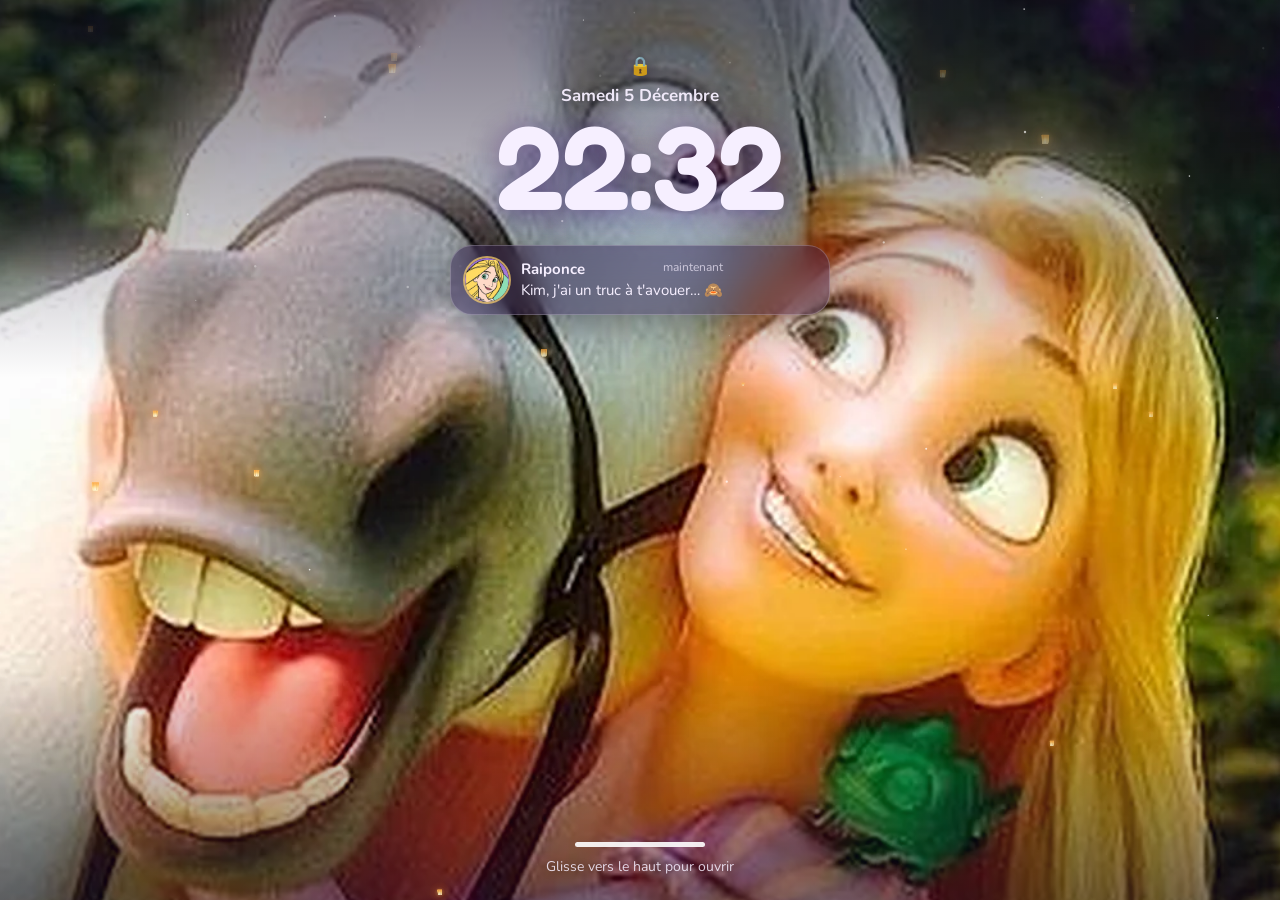
==== commit a9253406: "Un message de Raiponce : nouveau fond d'écran (Raiponce et Maximus) La notification passe sous l'heu" ====
--- a/626/index.html
+++ b/626/index.html
@@ -20,7 +20,7 @@
 <link rel="preconnect" href="https://fonts.googleapis.com">
 <link rel="preconnect" href="https://fonts.gstatic.com" crossorigin>
 <link href="https://fonts.googleapis.com/css2?family=Fredoka:wght@500;600;700&family=Nunito:wght@500;700;800&family=Parisienne&display=swap" rel="stylesheet">
-<link rel="stylesheet" href="style.css?v=r1">
+<link rel="stylesheet" href="style.css?v=r2">
 </head>
 <body data-scene="verrou">
 
--- a/626/style.css
+++ b/626/style.css
@@ -29,17 +29,17 @@
 .decor { position: fixed; inset: 0; overflow: hidden; z-index: 0; background: var(--nuit-1); }
 .fond {
   position: absolute; inset: -3%;
-  background: #2a1352 url(img/fond.webp) 46% 100% / cover no-repeat;
+  background: #2a1352 url(img/fond2.webp) 46% 50% / cover no-repeat;
   transform: translate(calc(var(--px) * -9px), calc(var(--py) * -7px)) scale(1.02);
   transition: filter 1.2s;
 }
 .voile {
   position: absolute; inset: 0; transition: background 1.2s, opacity 1.2s;
   /* écran verrouillé : juste de quoi lire l'heure et la notification */
-  background: linear-gradient(180deg, rgba(14, 6, 34, .42) 0%, rgba(14, 6, 34, 0) 32%, rgba(14, 6, 34, 0) 70%, rgba(14, 6, 34, .45) 100%);
+  background: linear-gradient(180deg, rgba(14, 6, 34, .55) 0%, rgba(14, 6, 34, .18) 30%, rgba(14, 6, 34, 0) 42%, rgba(14, 6, 34, 0) 74%, rgba(14, 6, 34, .5) 100%);
 }
 #ciel { position: absolute; inset: 0; width: 100%; height: 100%; }
-body:not([data-scene="verrou"]) .voile { background: rgba(16, 7, 38, .64); }
+body:not([data-scene="verrou"]) .voile { background: rgba(16, 7, 38, .7); }
 body:not([data-scene="verrou"]) .fond { filter: blur(2px) saturate(1.1); }
 body.chasse .voile { background: rgba(12, 5, 30, .8); }
 
@@ -67,7 +67,9 @@
 .lien { margin-top: 10px; font-size: 14px; opacity: .7; text-decoration: underline; padding: 8px; }
 
 /* ---------- 0 · écran verrouillé ---------- */
-.verrou { justify-content: space-between; text-align: center; }
+.verrou { justify-content: flex-start; text-align: center; }
+.verrou .notif { margin-top: 20px; }
+.verrou .glisser { margin-top: auto; }
 .verrou-haut { margin-top: 4vh; text-shadow: 0 2px 14px rgba(20, 6, 40, .55); }
 .verrou-cadenas { font-size: 18px; opacity: .85; }
 .verrou-date { margin-top: 6px; font-size: 17px; font-weight: 700; text-transform: capitalize; opacity: .95; }
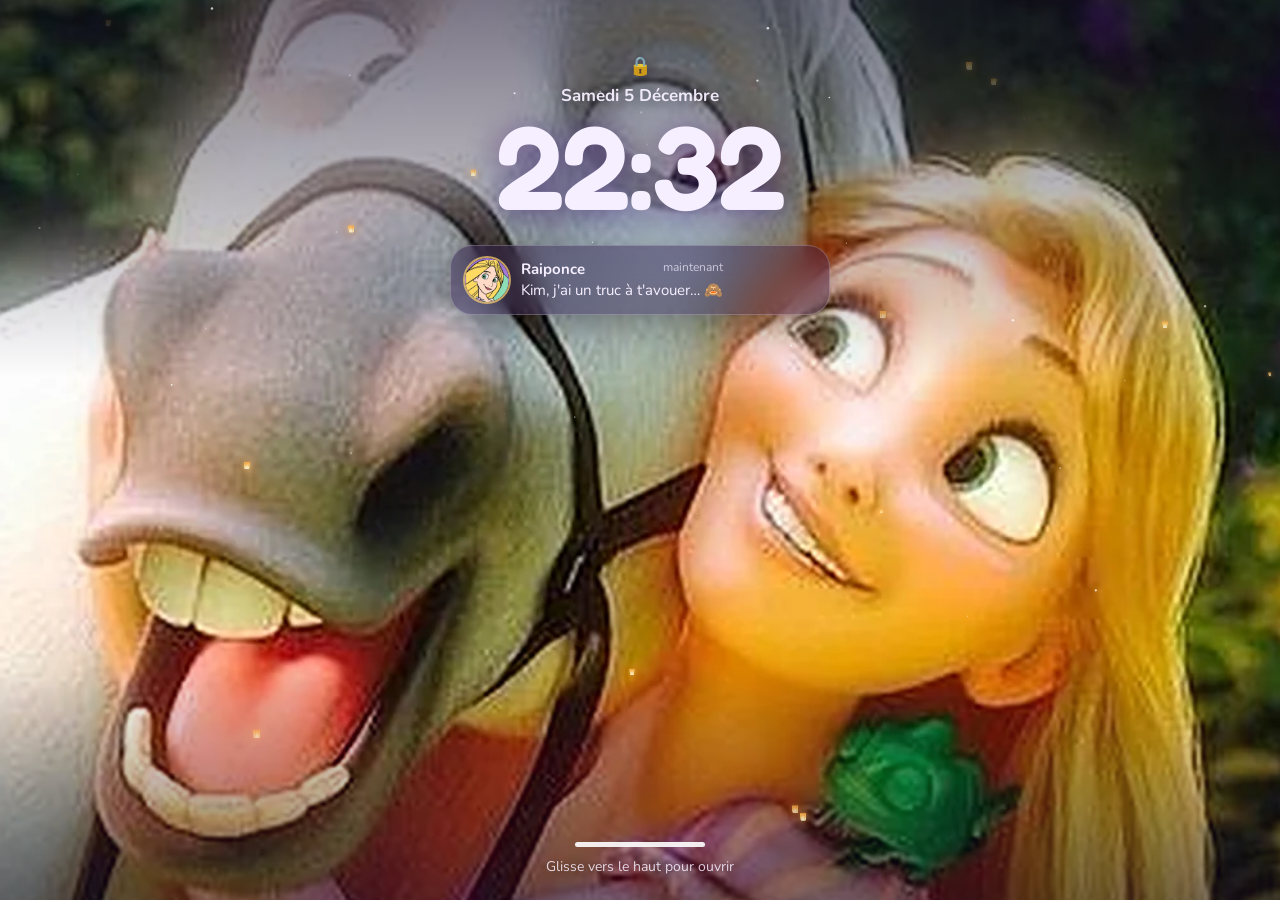
==== commit 911a03f7: "Un message de Raiponce : vraie conversation au début « Coucou, ça va ? » → « Oui et toi ? » → … → « " ====
--- a/626/index.html
+++ b/626/index.html
@@ -20,7 +20,7 @@
 <link rel="preconnect" href="https://fonts.googleapis.com">
 <link rel="preconnect" href="https://fonts.gstatic.com" crossorigin>
 <link href="https://fonts.googleapis.com/css2?family=Fredoka:wght@500;600;700&family=Nunito:wght@500;700;800&family=Parisienne&display=swap" rel="stylesheet">
-<link rel="stylesheet" href="style.css?v=r2">
+<link rel="stylesheet" href="style.css?v=r3">
 </head>
 <body data-scene="verrou">
 
@@ -188,6 +188,6 @@
   </defs>
 </svg>
 
-<script src="script.js?v=r1"></script>
+<script src="script.js?v=r4"></script>
 </body>
 </html>
--- a/626/style.css
+++ b/626/style.css
@@ -153,10 +153,10 @@
 .surgit.poele .pendule { animation: poele 1.7s cubic-bezier(.3, 1.2, .4, 1) both; transform-origin: 70% 90%; }
 @keyframes poele {
   0% { transform: translate(10%, 90%) rotate(28deg); }
-  24% { transform: translate(-46%, 6%) rotate(10deg); }
-  32% { transform: translate(-56%, 4%) rotate(-12deg); }
-  40% { transform: translate(-52%, 5%) rotate(-6deg); }
-  78% { transform: translate(-50%, 6%) rotate(-4deg); }
+  24% { transform: translate(-30%, 6%) rotate(10deg); }
+  32% { transform: translate(-40%, 4%) rotate(-12deg); }
+  40% { transform: translate(-36%, 5%) rotate(-6deg); }
+  78% { transform: translate(-34%, 6%) rotate(-4deg); }
   100% { transform: translate(20%, 100%) rotate(18deg); }
 }
 /* la balançoire de cheveux : elle traverse l'écran au bout de sa tresse */
